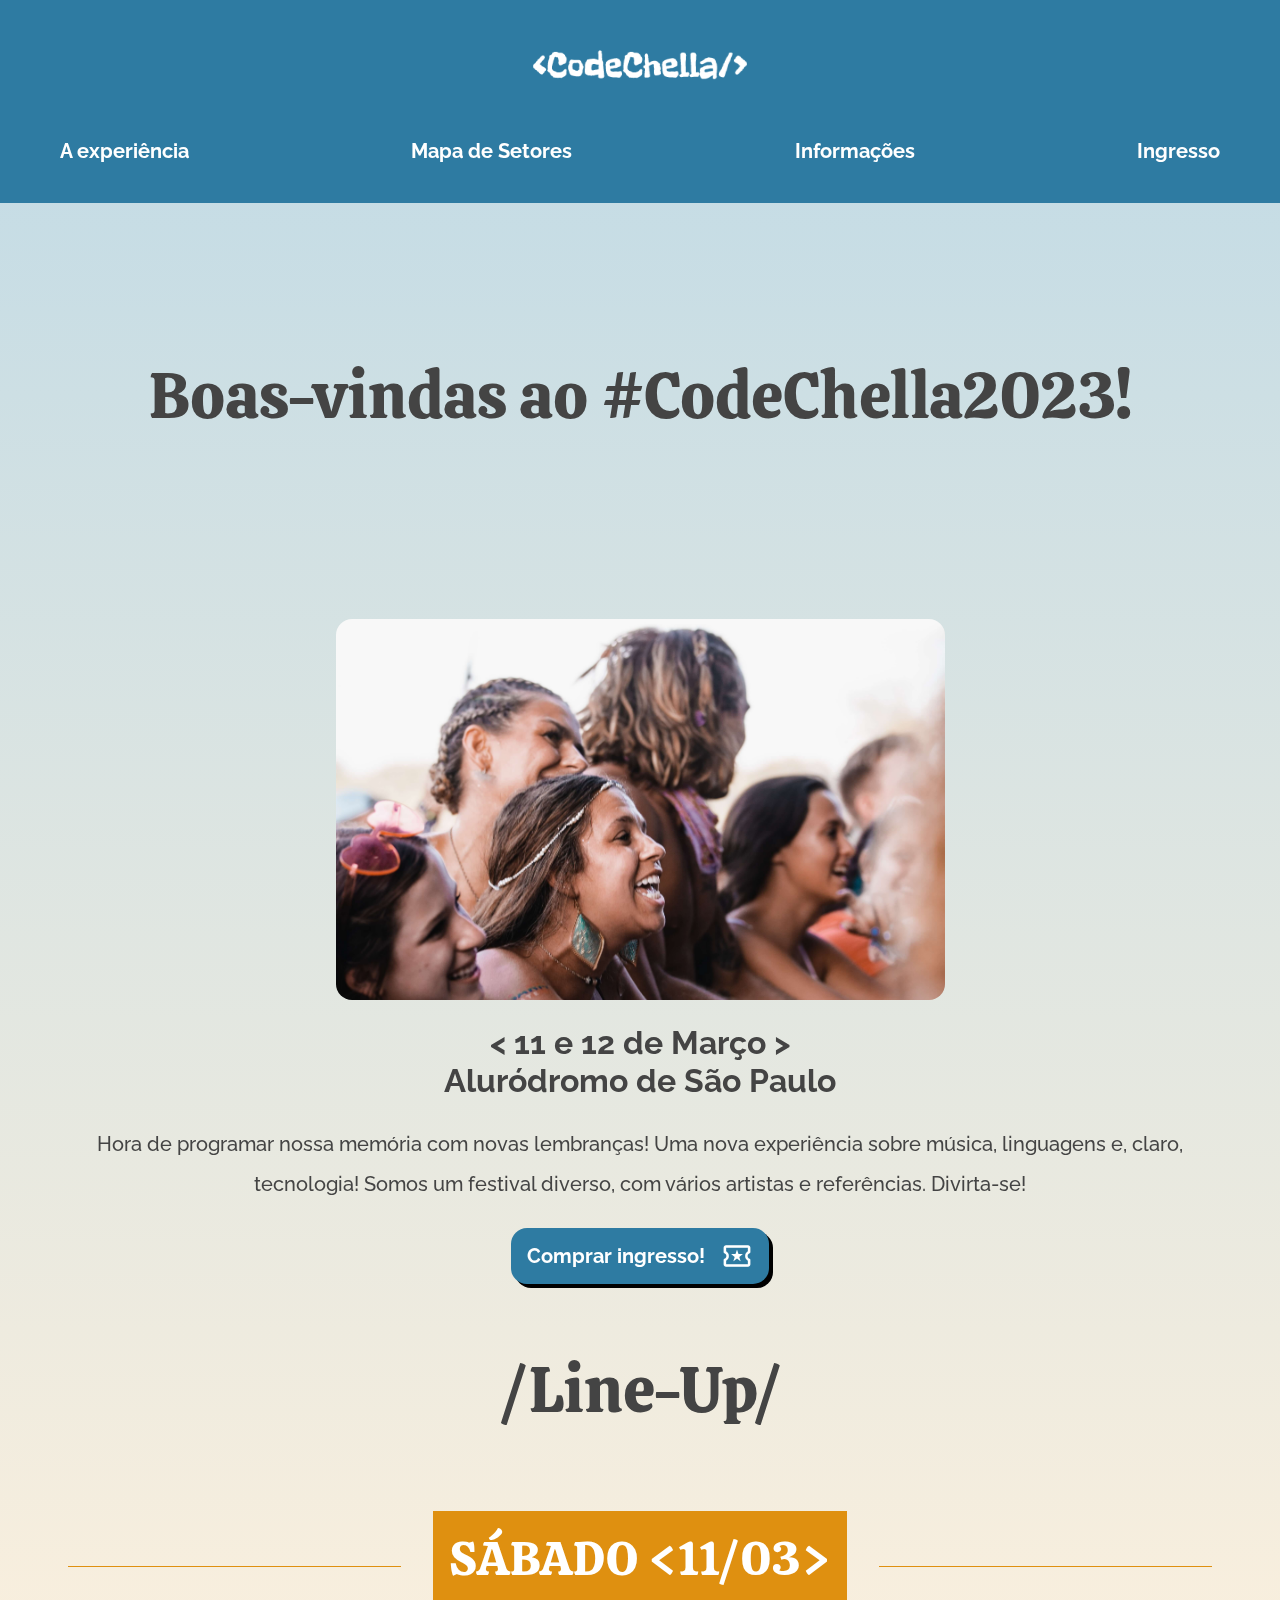
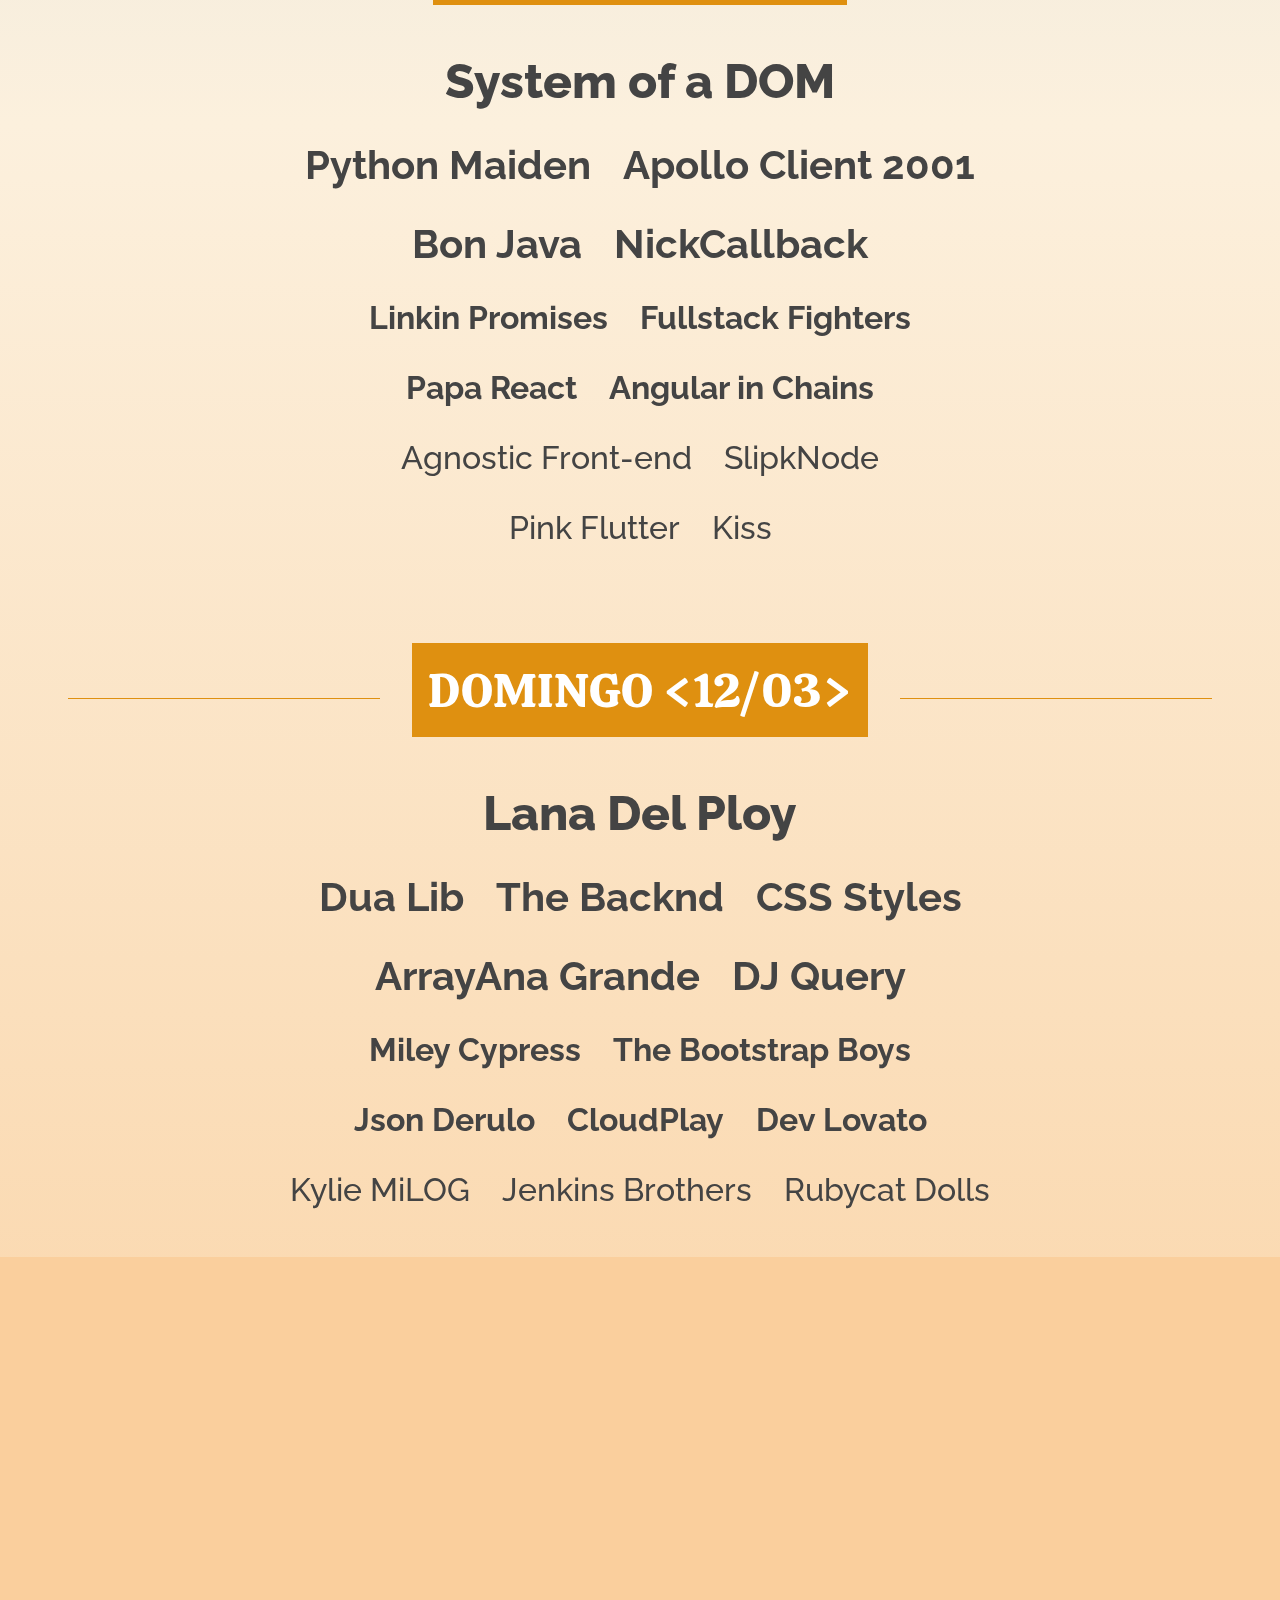
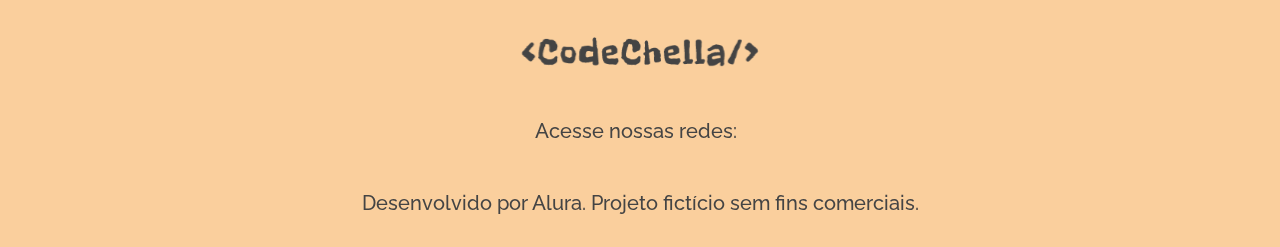
==== index.html @ 9206cf79 "updates" ====
<!DOCTYPE html>
<html lang="pt-br">
<head>
  <meta charset="UTF-8">
  <meta http-equiv="X-UA-Compatible" content="IE=edge">
  <meta name="viewport" content="width=device-width, initial-scale=1.0">
  <title>CodeChella</title>
  <link rel="preconnect" href="https://fonts.googleapis.com">
  <link rel="preconnect" href="https://fonts.gstatic.com" crossorigin>
  <link href="https://fonts.googleapis.com/css2?family=Calistoga&family=Raleway:wght@400;500;700;800&display=swap" rel="stylesheet">
  <link rel="stylesheet" href="https://cdnjs.cloudflare.com/ajax/libs/font-awesome/6.3.0/css/all.min.css" integrity="sha512-SzlrxWUlpfuzQ+pcUCosxcglQRNAq/DZjVsC0lE40xsADsfeQoEypE+enwcOiGjk/bSuGGKHEyjSoQ1zVisanQ==" crossorigin="anonymous" referrerpolicy="no-referrer" />
  <link href="https://fonts.googleapis.com/css2?family=Material+Symbols+Outlined" rel="stylesheet" />
  <link rel="stylesheet" href="https://fonts.googleapis.com/css2?family=Material+Symbols+Outlined:opsz,wght,FILL,GRAD@48,400,1,0" />
  <link rel="stylesheet" href="./assets/styles/reset.css">
  <link rel="stylesheet" href="./assets/styles/style.css">
  <link rel="stylesheet" href="./assets/styles/responsivo.css">
</head>
<body>
  <header class="cabecalho">
    <a href="index.html">
      <img src="./assets/img/logo-branco.svg" alt="CodeChella" class="cabecalho__logo">
    </a>
    <nav class="cabecalho__nav">
      <i class="fa-solid fa-bars nav__icone-menu"></i>
      <ul class="nav__lista hidden">
        <li class="nav__item">
          <a href="experiencia.html" class="p-bold nav__link">A experiência</a>
          <i class="nav__barra"></i>
        </li>
        <li class="nav__item">
          <a href="setores.html" class="p-bold nav__link">Mapa de Setores</a>
          <i class="nav__barra"></i>
        </li>
        <li class="nav__item">
          <a href="#" class="p-bold nav__link">Informações</a>
          <i class="nav__barra"></i>
        </li>
        <li class="nav__item">
          <a href="#" class="p-bold nav__link">Ingresso</a>
        </li>
      </ul>
    </nav>
  </header>

  <main class="conteudo">
    <div class="banner">
      <div class="banner__img" aria-label="Imagem de um brinquedo de um parque de diversão com pessoas se divertindo"></div>
      <h1 class="h7 banner__titulo">Boas-vindas ao &#35;CodeChella2023!</h1>
    </div>
    <section class="card">
      <div aria-label="Pessoas sorrindo e se divertindo em um festival" class="card__img"></div>
      <div class="card__conteudo">
        <p class="h6">
          &#60; 11 e 12 de Março &#62;
          <br>
          Aluródromo de São Paulo
        </p>
        <p class="p">Hora de programar nossa memória com novas lembranças! Uma nova experiência sobre música, linguagens e, claro, tecnologia! Somos um festival diverso, com vários artistas e referências. Divirta-se!</p>
        <a href="#" class="btn btn__verao p-bold">
          Comprar ingresso!
          <span class="material-symbols-outlined btn__icone">local_activity</span>
        </a>
      </div>
    </section>

    <section class="atracoes">
      <h2 class="h3 atracoes__titulo">&#47;Line-Up&#47;</h2>
      <div class="atracoes__cards">
        <div class="atracoes__card">
          <div class="atracoes__card__titulo">
            <i class="atracoes__card__barra hidden"></i>
            <span class="h7 destaque destaque__verao atracoes__destaque">Sábado &#60;11/03&#62;</span>
            <i class="atracoes__card__barra hidden"></i>
          </div>
          <div class="atracoes__card__bandas atracoes__card__destaque-enorme h2">
            <span>System of a DOM</span>
          </div>
          <div class="atracoes__card__destaque-alto h5">
            <div class="atracoes__card__bandas">
              <span>Python Maiden</span>
              <span>Apollo Client 2001</span>
            </div>
            <div class="atracoes__card__bandas">
              <span>Bon Java</span>
              <span>NickCallback</span>
            </div>
          </div>
          <div class="atracoes__card__destaque-medio h6">
            <div class="atracoes__card__bandas">
              <span>Linkin Promises</span>
              <span>Fullstack Fighters</span>
            </div>
            <div class="atracoes__card__bandas">
              <span>Papa React</span>
              <span>Angular in Chains</span>
            </div>
          </div>
          <div class="atracoes__card__destaque-baixo h4">
            <div class="atracoes__card__bandas h4">
              <span>Agnostic Front-end</span>
              <span>SlipkNode</span>
            </div>
            <div class="atracoes__card__bandas h4">
              <span>Pink Flutter</span>
              <span>Kiss</span>
            </div>
          </div>
        </div>
        <div class="atracoes__card">
          <div class="atracoes__card__titulo">
            <i class="atracoes__card__barra hidden"></i>
            <span class="h7 destaque destaque__verao atracoes__destaque">Domingo &#60;12/03&#62;</span>
            <i class="atracoes__card__barra hidden"></i>
          </div>
          <div class="atracoes__card__bandas atracoes__card__destaque-enorme h2">
            <span>Lana Del Ploy</span>
          </div>
          <div class="atracoes__card__destaque-alto h5">
            <div class="atracoes__card__bandas">
              <span>Dua Lib</span>
              <span>The Backnd</span>
              <span>CSS Styles</span>
            </div>
            <div class="atracoes__card__bandas">
              <span>ArrayAna Grande</span>
              <span>DJ Query</span>
            </div>
          </div>
          <div class="atracoes__card__destaque-medio h6">
            <div class="atracoes__card__bandas">
              <span>Miley Cypress</span>
              <span>The Bootstrap Boys</span>
            </div>
            <div class="atracoes__card__bandas">
              <span>Json Derulo</span>
              <span>CloudPlay</span>
              <span>Dev Lovato</span>
            </div>
          </div>
          <div class="atracoes__card__destaque-baixo h4">
            <div class="atracoes__card__bandas h4">
              <span>Kylie MiLOG</span>
              <span>Jenkins Brothers</span>
              <span>Rubycat Dolls</span>
            </div>
          </div>
        </div>
      </div>
    </section>
  </main>

  <footer class="rodape">
    <div class="rodape__img" aria-label="Pessoas dançando em um festival"></div>
    <div class="rodape__conteudo">
      <div class="rodape__redes">
        <img src="./assets/img/logo-preto.svg" alt="CodeChella" class="rodape__logo">
        <div class="redes-sociais">
          <p class="p">Acesse nossas redes:</p>
          <div class="redes-icones">
            <i class="fa-brands fa-whatsapp"></i>
            <i class="fa-brands fa-twitch"></i>
            <i class="fa-brands fa-instagram"></i>
            <i class="fa-brands fa-twitter"></i>
          </div>
        </div>
      </div>
      <p class="p copyright">Desenvolvido por Alura. Projeto fictício sem fins comerciais.</p>
    </div>
  </footer>

  <script src="./assets/js/main.js"></script>
</body>
</html>
---- assets/styles/style.css ----
:root {
  --gradiente-verao: linear-gradient(180deg, #BFDAE6 0%, #FCF0DD 50%, #FACF9D 100%);
  --gradiente-boreal: linear-gradient(180deg, #304968 0%, #36C1A0 52.6%, #4650BD 100%);
  --gradiente-roxo-profundo: linear-gradient(0deg, rgba(0, 0, 0, 0.2), rgba(0, 0, 0, 0.2)), #0E0E3C;

  --amarelo: #FACF9D;
  --azul-claro: #C8DEEF;
  --azul-escuro: #2E7BA2;
  --mostarda: #DF9010;
  --branco: #FFFFFF;
  --preto: #000000;
  --cinza: #444444;
  --cinza-boreal: #304968;
  --verde-boreal: #36C1A0;
  --roxo-boreal: #4650BD;
  --verde-escuro: #008364;

  --fonte-awesome: 'FontAwesome';
  --fonte-google-icons: 'Material Symbols Outlined';
  --fonte-principal: 'Raleway', sans-serif;
  --fonte-secundaria: 'Calistoga', sans-serif;
}

* {
  box-sizing: border-box;
}

*::after,
*::before {
  font-family: var(--fonte-awesome);
}


/* PRÉ CONFIGURAÇÕES */
body {
  font-weight: 400;
  color: var(--cinza);
  font-family: var(--fonte-principal);
  text-align: center;
  background: var(--gradiente-verao);
}

.hidden {
  display: none;
}

.h1,
.h3,
.h7 {
  font-family: var(--fonte-secundaria);
}

.h1 {
  font-size: 64px;
  line-height: 83px;
}

.h2 {
  font-size: 48px;
  line-height: 56px;
  font-weight: 800;
}

.h3 {
  font-size: 48px;
  line-height: 62px;
}

.h4 {
  font-size: 32px;
  line-height: 38px;
  font-weight: 500;
}

.h5 {
  font-size: 40px;
  line-height: 47px;
  font-weight: 700;
}

.h6 {
  font-size: 32px;
  line-height: 38px;
  font-weight: 700;
}

.h7 {
  font-size: 32px;
  line-height: 42px;
}

.p {
  font-size: 20px;
  line-height: 40px;
  font-weight: 500;
}

.p-bold,
.btn {
  font-size: 20px;
  line-height: 40px;
  font-weight: 700;
}

.btn {
  padding: 0.5rem 1rem;
  border-radius: 1rem;
  box-shadow: 4px 4px 0px var(--preto);
  color: var(--branco);
  display: inline-flex;
  justify-content: center;
  align-items: center;
  gap: 1rem;
}

.btn__verao {
  background-color: var(--azul-escuro);
}

.btn__verao:hover {
  background-color: #519EC5;
}

.btn__boreal {
  background-color: var(--roxo-boreal);
}

.btn__boreal {
  background-color: #606ADA;
}

.btn__icone {
  font-size: 2rem;
  line-height: 2.5rem;
}

.destaque {
  padding: 1rem;
  display: inline-block;
  text-transform: uppercase;
  color: var(--branco);
}

.destaque__verao {
  background-color: var(--mostarda);
}

.destaque__boreal {
  background-color: var(--verde-escuro);
}


/* CABEÇALHO */
.cabecalho {
  background-color: var(--azul-escuro);
  padding: 2rem 1.5rem;
  display: flex;
  justify-content: space-between;
  align-items: center;
}

.cabecalho__nav {
  color: var(--branco);
  position: relative;
  width: 100%;
  text-align: right;
}

.nav__icone-menu::before {
  font-size: 2rem;
  font-weight: 400;
}

.nav__lista {
  background-color: var(--azul-escuro);
  padding: 1rem;
  z-index: 1;
}

.nav__lista--ativo {
  display: flex;
  flex-direction: column;
  gap: 8px;
  position: absolute;
  top: calc(100% + 3rem);
  right: -1.5rem;
}

.nav__item {
  width: 170px;
  display: flex;
  align-items: center;
  gap: 8px;
  flex-direction: column;
}

.nav__barra {
  border-bottom: 1px solid var(--branco);
  width: 146px;
}



/* BANNER */
.banner {
  height: 270px;
  display: flex;
  justify-content: center;
  align-items: center;
  position: relative;
}

.banner__img {
  width: 100%;
  height: 100%;
  background-image: url("../img/index-banner-verao.jpg");
  background-repeat: no-repeat;
  background-size: cover;
  background-position: center;
  position: absolute;
  z-index: -1;
  opacity: 0.4;
}

.banner__titulo {
  width: 90%;
}



/* DATAS */
.card {
  padding: 2rem 1.5rem;
  display: flex;
  flex-direction: column;
  gap: 1.5rem;
}

.card__img {
  height: 381px;
  border-radius: 1rem;
  background-image: url(../img/index-img01.jpg);
  background-repeat: no-repeat;
  background-size: cover;
  background-position: center;
}

.card__conteudo {
  display: flex;
  flex-direction: column;
  align-items: center;
  gap: 1.5rem;
}



/* ATRAÇÕES */
.atracoes,
.atracoes__card,
.atracoes__card__destaque-alto,
.atracoes__card__destaque-medio,
.atracoes__card__destaque-baixo,
.atracoes__card__bandas {
  display: flex;
  flex-direction: column;
  gap: 2rem;
}

.atracoes {
  padding: 0 1.5rem;
  gap: 0;
}

.atracoes__titulo {
  padding: 2rem 0;
}

.atracoes__card {
  align-items: center;
  padding: 3rem 0;
}

.atracoes__destaque {
  margin-bottom: 1rem;
}

.atracoes__card__bandas {
  gap: 1rem;
}



/* RODAPÉ */
.rodape {
  background-color: var(--amarelo);
}

.rodape__img {
  background-image: url(../img/index-img02.jpg);
  background-size: cover;
  background-repeat: no-repeat;
  background-position: center;
  height: 338px;
  mix-blend-mode: multiply;
}

.rodape__conteudo {
  padding: 1.5rem;
}

.rodape__redes {
  display: flex;
  flex-direction: column;
  margin-bottom: 2rem;
  gap: 0.5rem;
}

.rodape__logo {
  height: 4rem;
}

.redes-sociais {
  display: flex;
  justify-content: center;
  align-items: center;
  flex-direction: column;
  gap: 0.5rem;
}





/* A EXPERIÊNCIA */
.banner__experiencia__img {
  background-image: url(../img/experiencia-banner.jpg);
  background-position: top;
}

.experiencia__img-01 {
  background-image: url(../img/experiencia-img01.jpg);
}

.experiencia__img-02 {
  background-image: url(../img/experiencia-img02.jpg);
}

.experiencia__img-03 {
  background-image: url(../img/experiencia-img03.jpg);
}



/* SETORES */
.banner__setores__img {
  background-image: url(../img/setores-banner.jpg);
  background-position: bottom;
}

.mapa-setores {
  display: flex;
  flex-direction: column;
  justify-content: center;
  align-items: center;
}

.mapa-setores__img {
  width: 340px;
  margin: 1.5rem 0;
}

.mapa-setores__lista {
  display: flex;
  flex-direction: column;
  gap: 1.5rem;
  text-align: left;
  width: 246px;
  margin: 0 auto;
}

.mapa-setores__item {
  display: flex;
  gap: 1rem;
  align-items: center;
}

.bg-legenda {
  width: 2rem;
  height: 2rem;
}

.mapa-setores__item:nth-child(2) .bg-legenda {
  background-color: #0E7DF1;
}

.mapa-setores__item:nth-child(3) .bg-legenda {
  background-color: #FE016E;
}

.mapa-setores__item:nth-child(4) .bg-legenda {
  background-color: #01A89E;
}

.mapa-setores__item:nth-child(5) .bg-legenda {
  background-color: #3F51B5;
}

.mapa-setores__item:nth-child(6) .bg-legenda {
  background-color: #0E7DF1;
}

.cards .h6 {
  padding: 2rem 1.5rem 0;
}

.setores__img-01 {
  background-image: url(../img/setores-img01.jpg);
}

.setores__img-02 {
  background-image: url(../img/setores-img02.jpg);
}

.setores__img-03 {
  background-image: url(../img/setores-img03.jpg);
}
---- assets/styles/responsivo.css ----
/* TABLET */
@media (min-width: 768px) {
  /* CABEÇALHO */
  .cabecalho {
    padding: 2rem 3.75rem;
    flex-direction: column;
    justify-content: flex-start;
    gap: 2rem;
  }

  .nav__icone-menu,
  .nav__barra {
    display: none;
  }

  .nav__lista {
    display: flex;
    justify-content: space-between;
    padding: 0;
  }

  .nav__item {
    width: auto;
  }



  /* BANNER */
  .banner {
    height: 384px;
  }

  .banner__titulo {
    font-size: 64px;
    line-height: 83px;
  }



  /* DATAS */
  .card {
    padding: 2rem 3.75rem;
    align-items: center;
  }

  .card__img {
    width: 609px;
  }



  /* ATRAÇÕES */
  .atracoes__titulo {
    font-size: 64px;
    line-height: 83px;
  }

  .atracoes__card__titulo {
    padding: 0 2.75rem;
    display: grid;
    align-items: center;
    grid-template-columns: 1fr auto 1fr;
    gap: 2rem;
    width: 100%;
  }

  .atracoes__card__barra {
    border-bottom: 1px solid var(--mostarda);
    display: inline-block;
    width: 100%;
  }

  .atracoes__destaque {
    font-size: 48px;
    line-height: 62px;
  }

  .atracoes__card__bandas {
    flex-direction: row;
    justify-content: center;
    gap: 2rem;
  }



  /* RODAPÉ */
  .rodape__redes{
    gap: 1.75rem;
  }

  .redes-sociais {
    flex-direction: row;
  }



  /* SETORES */
  .mapa-setores__img {
    width: 600px;
    height: 600px;
  }

  .setores .card__img {
    height: 239px;
    width: 382px;
  }
}




/* DESKTOP */
@media (min-width: 1440px) {
  /* CABEÇALHO */
  .cabecalho {
    padding: 2rem 7.5rem;
    flex-direction: row;
  }

  .nav__lista {
    gap: 2rem;
    justify-content: flex-end;
  }



  /* BANNER */
  .banner {
    height: 407px;
  }



  /* DATAS */
  .card {
    padding: 2rem 7.5rem;
    display: grid;
    grid-template-columns: auto 1fr;
    align-items: center;
    gap: 3rem;
  }

  .experiencia .card:nth-child(2n) .card__img {
    grid-column: 2/3;
  }

  .experiencia .card:nth-child(2n) .card__conteudo {
    grid-row: 1/2;
  }



  /* ATRAÇÕES */
  .atracoes__card__destaque-alto,
  .atracoes__card__destaque-medio,
  .atracoes__card__destaque-baixo {
    flex-direction: row;
  }



  /* RODAPÉ */
  .rodape__conteudo {
    display: flex;
    justify-content: space-between;
    align-items: center;
    padding: 3.75rem 7.5rem;
  }

  .rodape__redes {
    gap: 0.5rem;
    align-items: flex-start;
    margin: 0;
  }

  .copyright {
    width: 330px;
    text-align: left;
  }



  /* SETORES */
  .mapa-setores {
    flex-direction: row;
    gap: 5rem;
    padding-top: 3rem;
    margin: 0;
  }

  .setores .cards {
    display: grid;
    grid-template-columns: repeat(3, 1fr);
    row-gap: 2rem;
    column-gap: 1.5rem;
    padding: 2rem 7.5rem;
  }

  .setores .cards .h6 {
    grid-column: 1/4;
  }

  .setores .card {
    display: flex;
    gap: 0;
    padding: 0;
  }

  .setores .card:nth-child(3) {
    padding-top: 7rem;
  }
}
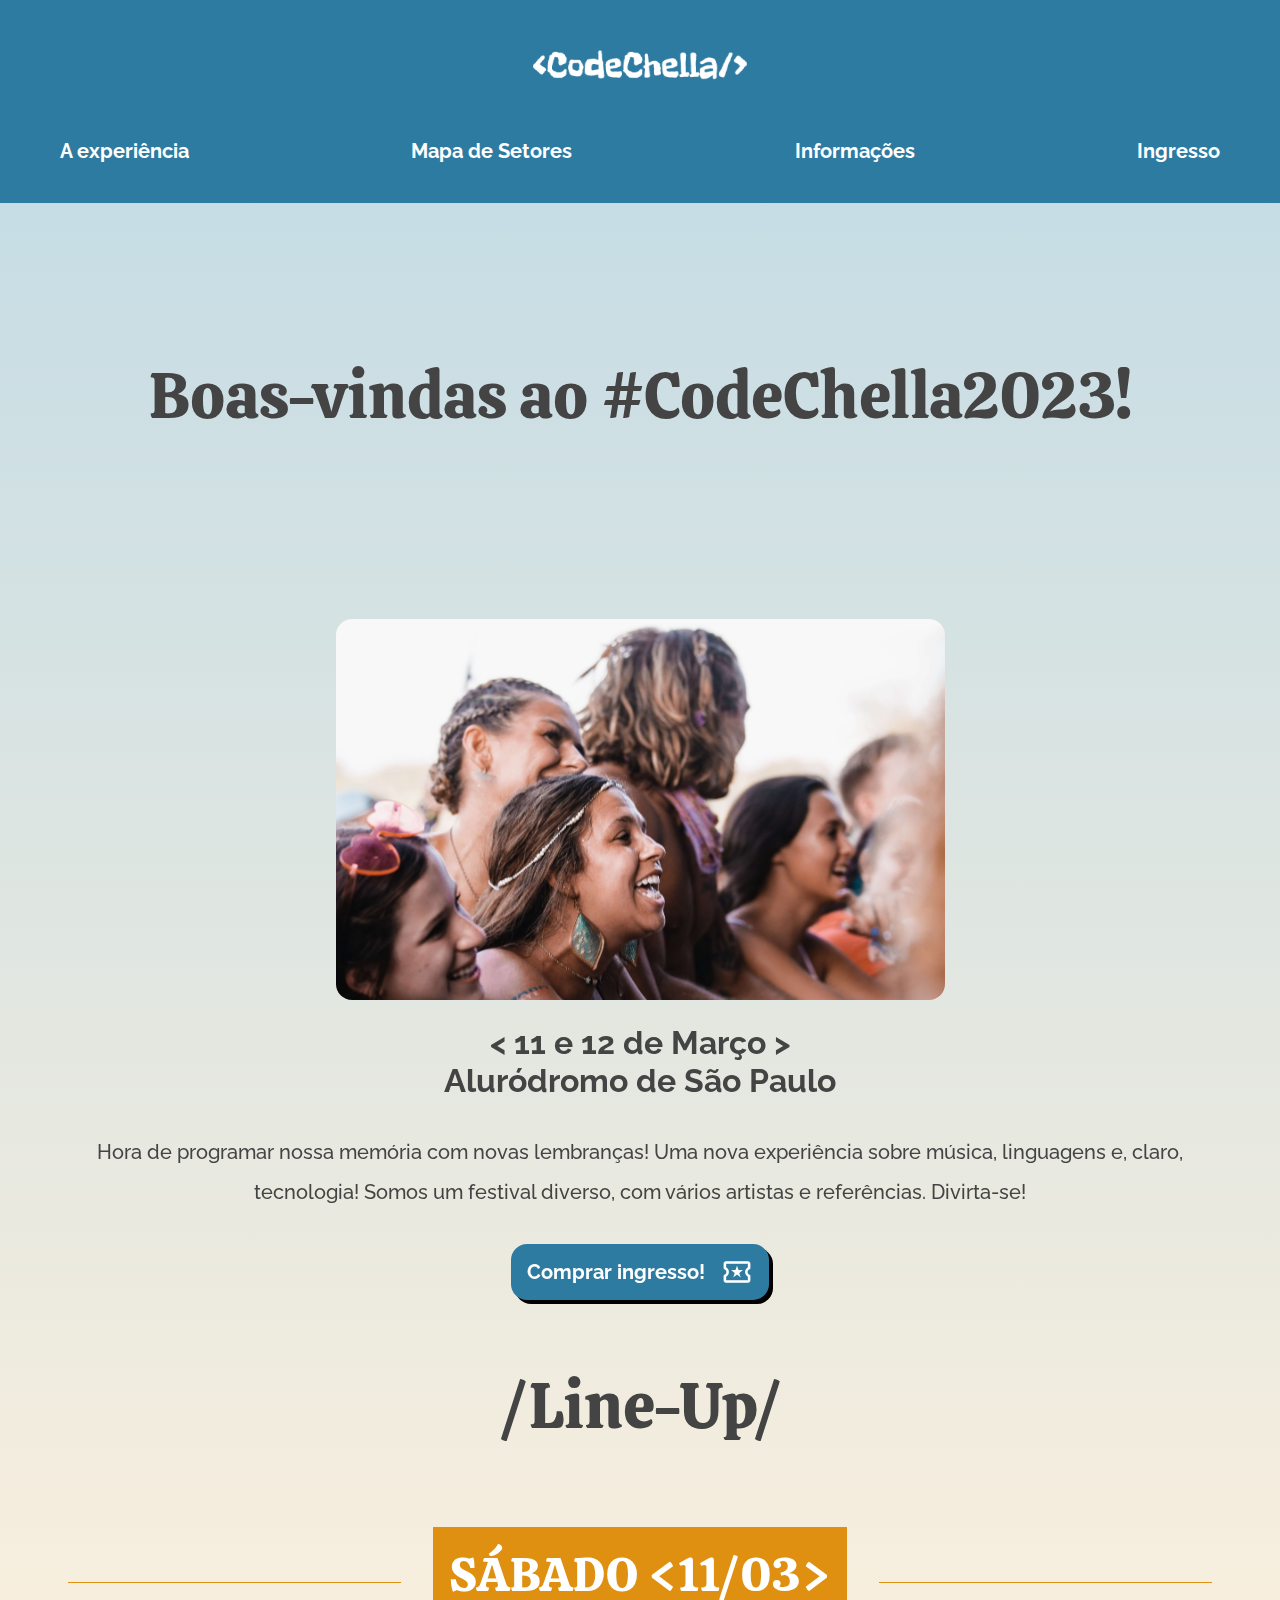
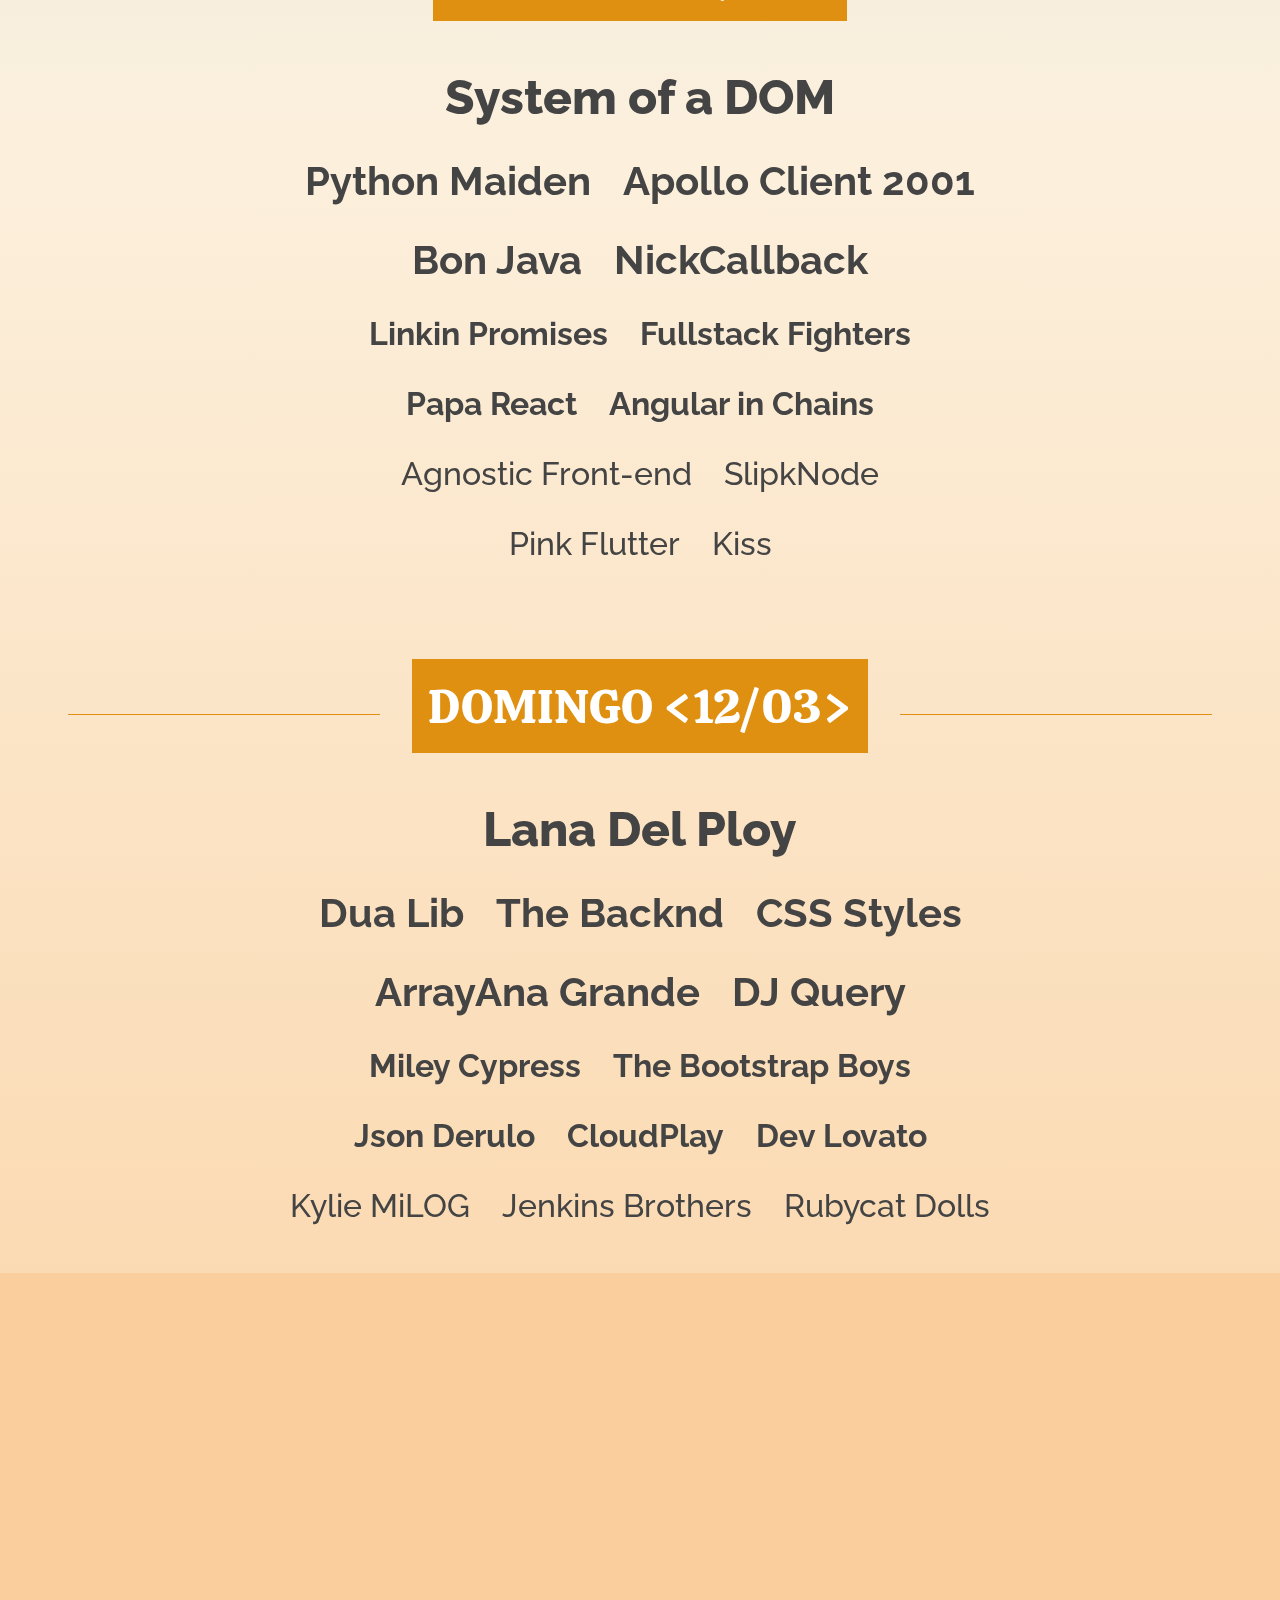
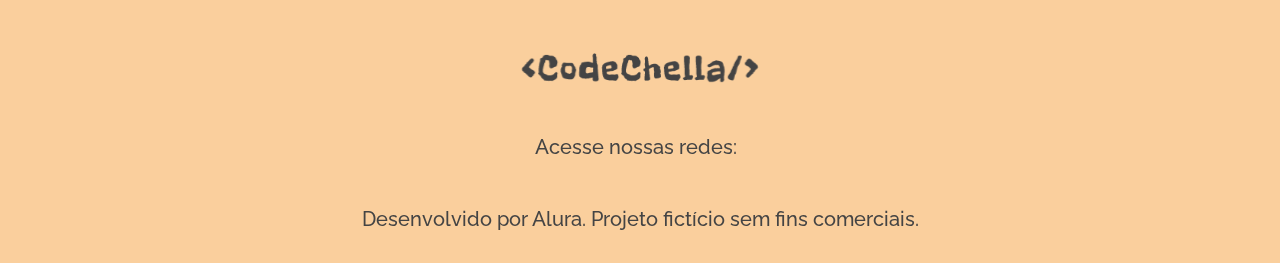
==== commit 02a076a0: "ingresso comprado" ====
--- a/index.html
+++ b/index.html
@@ -32,11 +32,11 @@
           <i class="nav__barra"></i>
         </li>
         <li class="nav__item">
-          <a href="#" class="p-bold nav__link">Informações</a>
+          <a href="informacoes.html" class="p-bold nav__link">Informações</a>
           <i class="nav__barra"></i>
         </li>
         <li class="nav__item">
-          <a href="#" class="p-bold nav__link">Ingresso</a>
+          <a href="ingresso.html" class="p-bold nav__link">Ingresso</a>
         </li>
       </ul>
     </nav>
@@ -56,7 +56,7 @@
           Aluródromo de São Paulo
         </p>
         <p class="p">Hora de programar nossa memória com novas lembranças! Uma nova experiência sobre música, linguagens e, claro, tecnologia! Somos um festival diverso, com vários artistas e referências. Divirta-se!</p>
-        <a href="#" class="btn btn__verao p-bold">
+        <a href="ingresso.html" class="btn btn__verao p-bold">
           Comprar ingresso!
           <span class="material-symbols-outlined btn__icone">local_activity</span>
         </a>
--- a/assets/styles/style.css
+++ b/assets/styles/style.css
@@ -38,6 +38,7 @@
   font-family: var(--fonte-principal);
   text-align: center;
   background: var(--gradiente-verao);
+  position: relative;
 }
 
 .hidden {
@@ -157,6 +158,11 @@
   display: flex;
   justify-content: space-between;
   align-items: center;
+  position: fixed;
+  top: 0;
+  left: 0;
+  width: 100%;
+  z-index: 3;
 }
 
 .cabecalho__nav {
@@ -202,6 +208,10 @@
 
 
 /* BANNER */
+.conteudo {
+  padding-top: 131px;
+}
+
 .banner {
   height: 270px;
   display: flex;
@@ -220,6 +230,7 @@
   position: absolute;
   z-index: -1;
   opacity: 0.4;
+  mix-blend-mode: multiply;
 }
 
 .banner__titulo {
@@ -423,4 +434,133 @@
 
 .setores__img-03 {
   background-image: url(../img/setores-img03.jpg);
+}
+
+
+
+
+/* INFORMAÇÕES */
+.banner__info__img {
+  background-image: url(../img/informacoes-banner.jpg);
+}
+
+.perguntas-frequentes {
+  padding: 3rem 1.5rem;
+}
+
+.perguntas__cards {
+  margin-top: 3rem;
+  display: grid;
+  gap: 0.5rem;
+  text-align: left;
+}
+
+.pergunta__card__titulo {
+  color: var(--branco);
+  padding: 1rem;
+  background-color: var(--azul-escuro);
+  display: flex;
+  align-items: center;
+  justify-content: space-between;
+}
+
+.pergunta__card__resposta {
+  padding: 1rem;
+  background-color: var(--azul-claro);
+  margin-bottom: 1rem;
+}
+
+.resposta__link {
+  text-decoration: underline;
+}
+
+
+
+
+/* INGRESSO */
+.banner__ingresso__img {
+  background-image: url(../img/ingresso-banner.jpg);
+}
+
+.ingresso__conteudo {
+  padding: 2rem 1.5rem;
+  display: grid;
+  gap: 3rem;
+}
+
+.ingresso__form {
+  display: grid;
+  gap: 2rem;
+}
+
+.ingresso__form label {
+  display: flex;
+  flex-direction: column;
+  gap: 0.5rem;
+  text-align: left;
+}
+
+.ingresso__form input,
+.ingresso__form select {
+  height: 3.5rem;
+  padding: 0.625rem;
+  width: 100%;
+}
+
+.btn__ingresso {
+  align-self: center;
+  justify-self: center;
+}
+
+.btn__ingresso::after {
+  content: '\f061';
+}
+
+
+
+/* INGRESSO COMPRADO */
+.banner__ingresso-comprado__img {
+  background-image: url(../img/ingresso-comprado-banner.jpg);
+}
+
+.ingresso-comprado__conteudo {
+  padding: 4rem 1.5rem;
+  display: grid;
+  gap: 2rem;
+  max-width: 792px;
+  margin: 0 auto;
+}
+
+.ingresso-comprado__card {
+  background: var(--gradiente-verao);
+  display: grid;
+  gap: 2rem;
+  padding: 2rem;
+  box-shadow: 4px 4px 8px rgba(0, 0, 0, 0.15);
+}
+
+.card__cabecalho {
+  display: flex;
+  justify-content: space-between;
+  height: 32px;
+}
+
+.card__conteudo {
+  display: flex;
+  flex-direction: column;
+  gap: 2rem;
+  width: 100%;
+}
+
+.qr-code {
+  max-width: 320px;
+  margin: 0 auto;
+}
+
+.conteudo__dados-compra {
+  display: grid;
+}
+
+.conteudo__dados-compra .h6 {
+  margin-bottom: 1rem;
 }--- a/assets/styles/responsivo.css
+++ b/assets/styles/responsivo.css
@@ -25,6 +25,12 @@
 
 
 
+  .conteudo {
+    padding-top: 203px;
+  }
+
+
+
   /* BANNER */
   .banner {
     height: 384px;
@@ -104,6 +110,29 @@
     height: 239px;
     width: 382px;
   }
+
+
+
+  /* INFORMAÇÕES */
+  .perguntas-frequentes {
+    padding: 3rem 3.75rem;
+  }
+
+
+
+  /* INGRESSOS */
+  .ingresso__conteudo {
+    padding: 2rem 3.75rem;
+    max-width: 800px;
+    margin: 0 auto;
+  }
+
+
+
+  /* INGRESSOS COMPRADOS */
+  .ingresso-comprado__conteudo {
+    padding: 4rem 3.75rem;
+  }
 }
 
 
@@ -122,6 +151,11 @@
     justify-content: flex-end;
   }
 
+
+  
+  .conteudo {
+    padding-top: 131px;
+  }
 
 
   /* BANNER */
@@ -209,4 +243,79 @@
   .setores .card:nth-child(3) {
     padding-top: 7rem;
   }
+
+
+
+  /* INFORMAÇÕES */
+  .perguntas-frequentes {
+    width: 996px;
+    margin: 0 auto;
+    padding: 3rem 0;
+  }
+
+
+
+  /* INGRESSO */
+  .ingresso__conteudo {
+    width: 800px;
+    margin: 0 auto;
+    padding: 2rem 0;
+  }
+
+  .ingresso__form {
+    display: grid;
+    grid-template-areas: 
+    'nome nome'
+    'email email'
+    'ingresso nascimento'
+    'btn btn'
+    ;
+    grid-template-columns: 1fr 1fr;
+  }
+
+  .nome {
+    grid-area: nome;
+  }
+
+  .email {
+    grid-area: email;
+  }
+
+  .ingresso {
+    grid-area: ingresso;
+  }
+
+  .nascimento {
+    grid-area: nascimento;
+  }
+
+  .nascimento input[type="date"] {
+    width: 100%;
+  }
+
+  .btn__ingresso {
+    grid-area: btn;
+  }
+
+
+  /* INGRESSO COMPRADO */
+  .ingresso-comprado__conteudo {
+    width: 792px;
+    padding: 4rem 0;
+  }
+
+  .ingresso-comprado .card__conteudo {
+    display: flex;
+    flex-direction: row;
+    justify-content: flex-start;
+    text-align: left;
+  }
+
+  .qr-code {
+    margin: 0;
+  }
+
+  .ingresso-comprado .card__conteudo .h6 {
+    margin-bottom: 1.5rem;
+  }
 }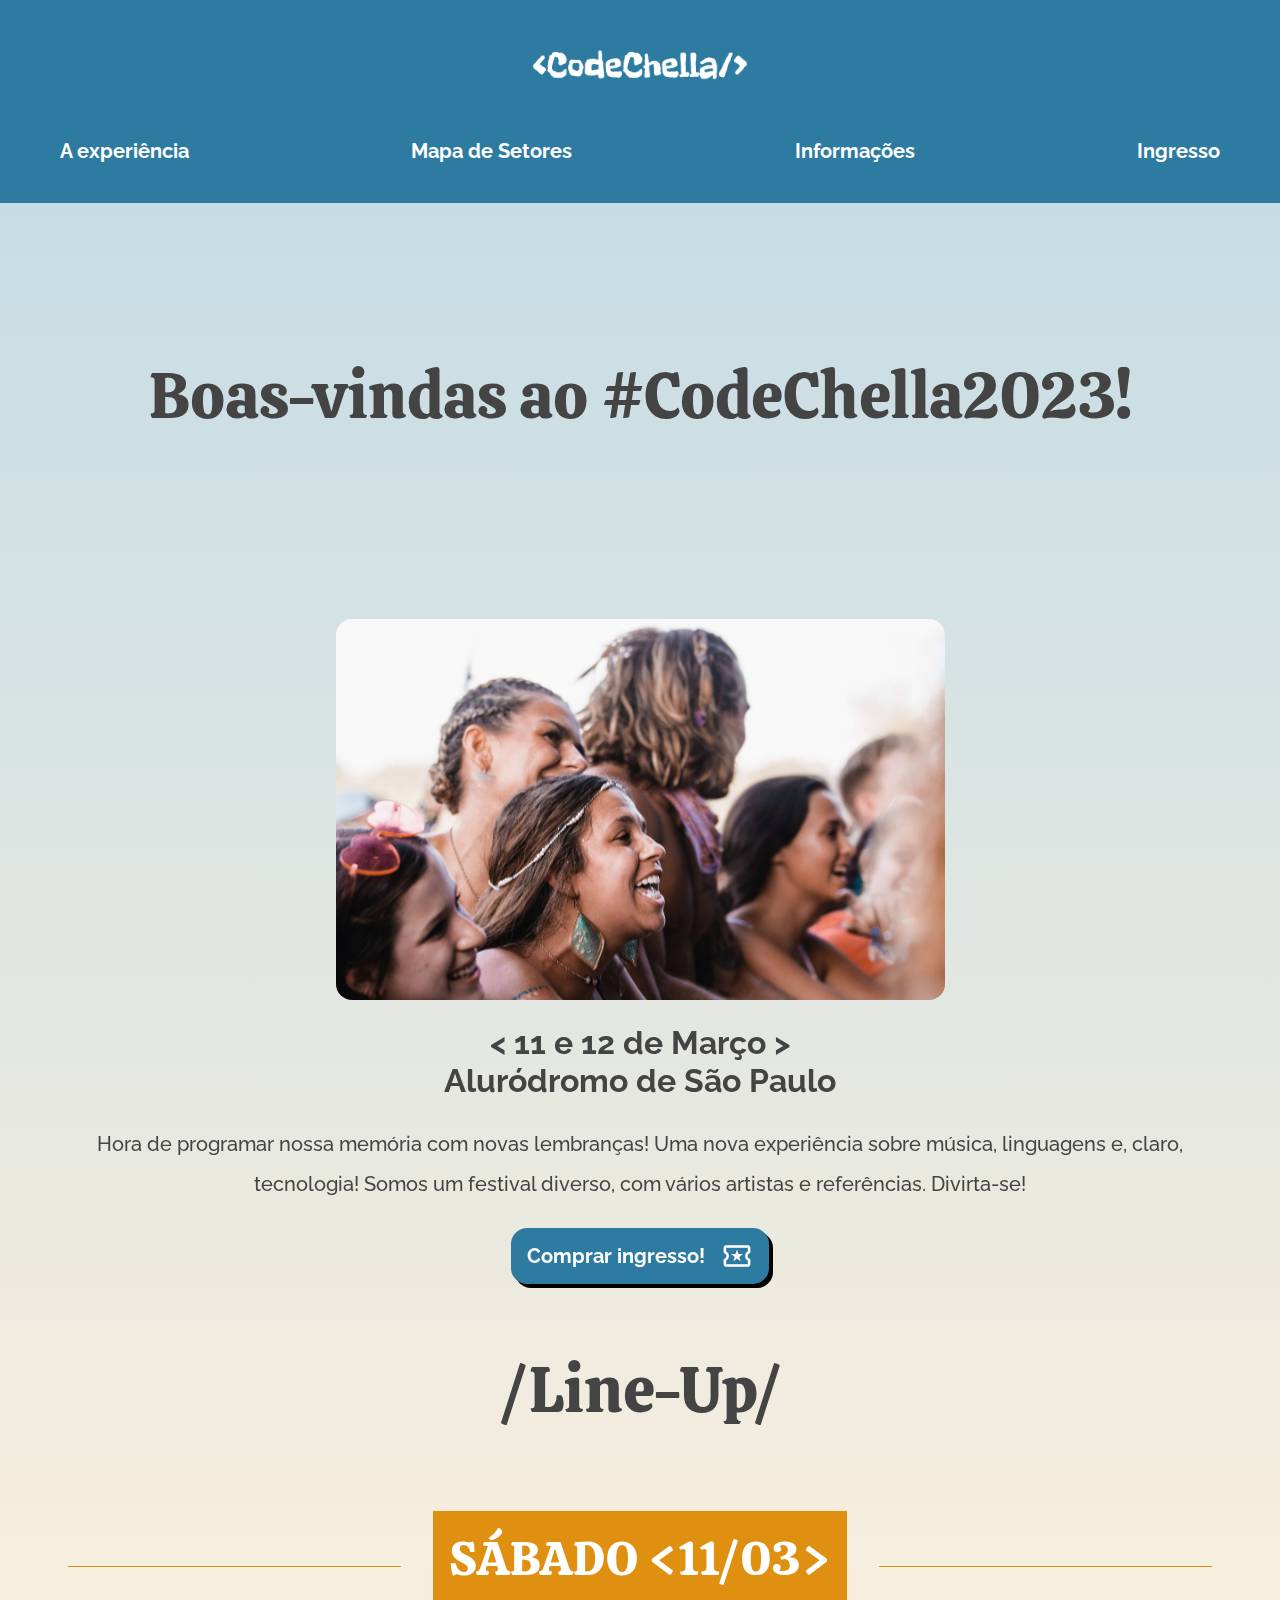
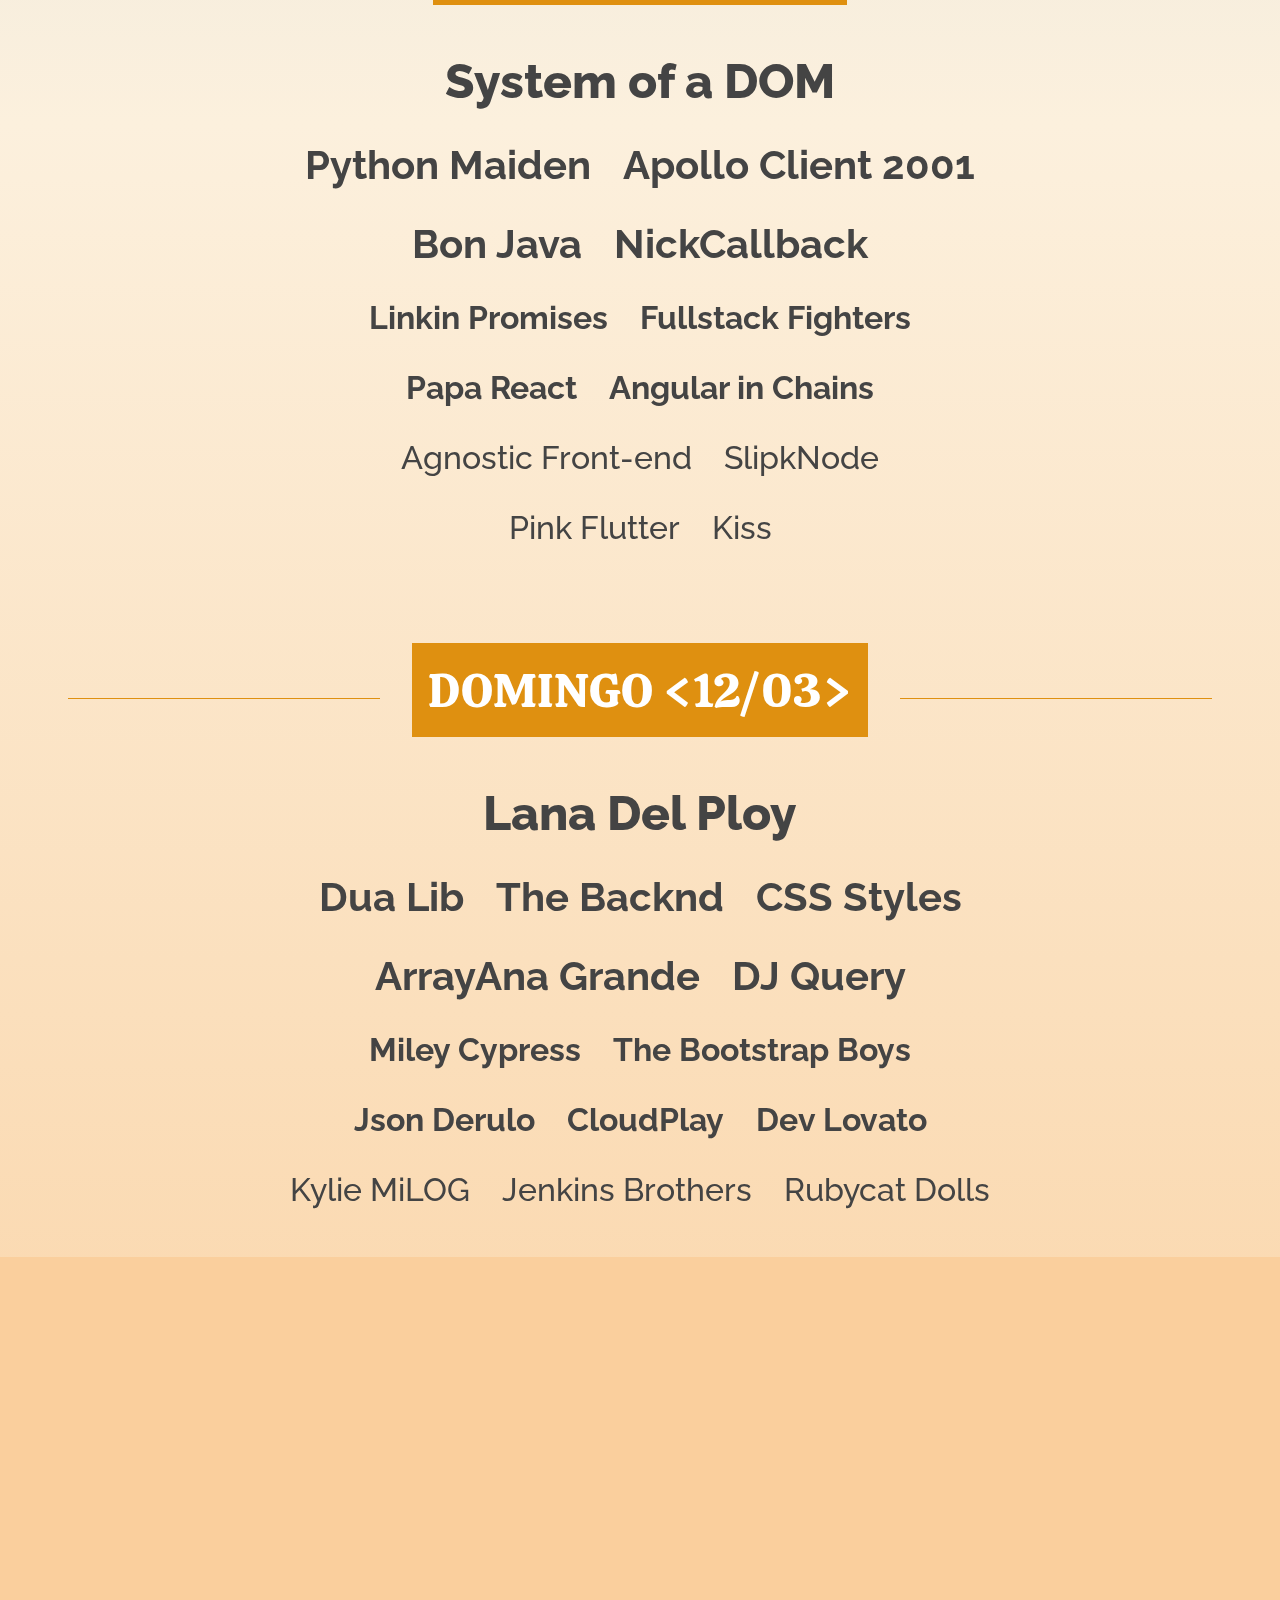
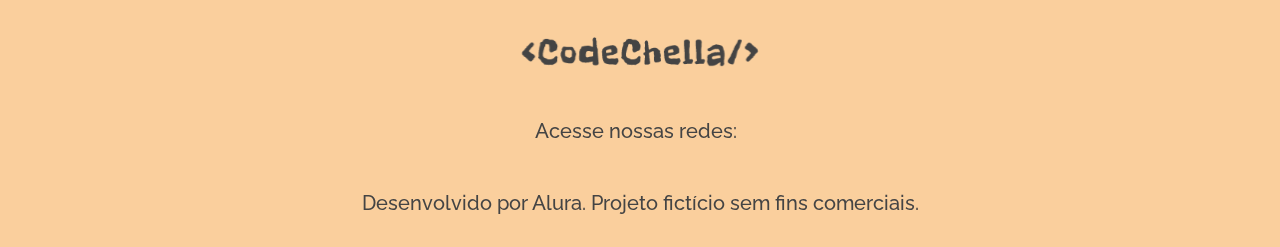
==== commit 18c0c3cf: "update" ====
--- a/index.html
+++ b/index.html
@@ -1,20 +1,30 @@
 <!DOCTYPE html>
+
 <html lang="pt-br">
+
 <head>
   <meta charset="UTF-8">
   <meta http-equiv="X-UA-Compatible" content="IE=edge">
   <meta name="viewport" content="width=device-width, initial-scale=1.0">
   <title>CodeChella</title>
+
   <link rel="preconnect" href="https://fonts.googleapis.com">
   <link rel="preconnect" href="https://fonts.gstatic.com" crossorigin>
   <link href="https://fonts.googleapis.com/css2?family=Calistoga&family=Raleway:wght@400;500;700;800&display=swap" rel="stylesheet">
   <link rel="stylesheet" href="https://cdnjs.cloudflare.com/ajax/libs/font-awesome/6.3.0/css/all.min.css" integrity="sha512-SzlrxWUlpfuzQ+pcUCosxcglQRNAq/DZjVsC0lE40xsADsfeQoEypE+enwcOiGjk/bSuGGKHEyjSoQ1zVisanQ==" crossorigin="anonymous" referrerpolicy="no-referrer" />
   <link href="https://fonts.googleapis.com/css2?family=Material+Symbols+Outlined" rel="stylesheet" />
+
   <link rel="stylesheet" href="https://fonts.googleapis.com/css2?family=Material+Symbols+Outlined:opsz,wght,FILL,GRAD@48,400,1,0" />
+
   <link rel="stylesheet" href="./assets/styles/reset.css">
   <link rel="stylesheet" href="./assets/styles/style.css">
-  <link rel="stylesheet" href="./assets/styles/responsivo.css">
+  <link rel="stylesheet" href="./assets/styles/cabecalho.css">
+  <link rel="stylesheet" href="./assets/styles/banner.css">
+  <link rel="stylesheet" href="./assets/styles/cards.css">
+  <link rel="stylesheet" href="./assets/styles/atracoes.css">
+  <link rel="stylesheet" href="./assets/styles/rodape.css">
 </head>
+
 <body>
   <header class="cabecalho">
     <a href="index.html">
@@ -170,4 +180,5 @@
 
   <script src="./assets/js/main.js"></script>
 </body>
+
 </html>--- a/assets/styles/style.css
+++ b/assets/styles/style.css
@@ -150,417 +150,20 @@
   background-color: var(--verde-escuro);
 }
 
-
-/* CABEÇALHO */
-.cabecalho {
-  background-color: var(--azul-escuro);
-  padding: 2rem 1.5rem;
-  display: flex;
-  justify-content: space-between;
-  align-items: center;
-  position: fixed;
-  top: 0;
-  left: 0;
-  width: 100%;
-  z-index: 3;
-}
-
-.cabecalho__nav {
-  color: var(--branco);
-  position: relative;
-  width: 100%;
-  text-align: right;
-}
-
-.nav__icone-menu::before {
-  font-size: 2rem;
-  font-weight: 400;
-}
-
-.nav__lista {
-  background-color: var(--azul-escuro);
-  padding: 1rem;
-  z-index: 1;
-}
-
-.nav__lista--ativo {
-  display: flex;
-  flex-direction: column;
-  gap: 8px;
-  position: absolute;
-  top: calc(100% + 3rem);
-  right: -1.5rem;
-}
-
-.nav__item {
-  width: 170px;
-  display: flex;
-  align-items: center;
-  gap: 8px;
-  flex-direction: column;
-}
-
-.nav__barra {
-  border-bottom: 1px solid var(--branco);
-  width: 146px;
-}
-
-
-
-/* BANNER */
 .conteudo {
   padding-top: 131px;
 }
 
-.banner {
-  height: 270px;
-  display: flex;
-  justify-content: center;
-  align-items: center;
-  position: relative;
+/* TABLET */
+@media (min-width: 768px) {
+  .conteudo {
+    padding-top: 203px;
+  }
 }
 
-.banner__img {
-  width: 100%;
-  height: 100%;
-  background-image: url("../img/index-banner-verao.jpg");
-  background-repeat: no-repeat;
-  background-size: cover;
-  background-position: center;
-  position: absolute;
-  z-index: -1;
-  opacity: 0.4;
-  mix-blend-mode: multiply;
-}
-
-.banner__titulo {
-  width: 90%;
-}
-
-
-
-/* DATAS */
-.card {
-  padding: 2rem 1.5rem;
-  display: flex;
-  flex-direction: column;
-  gap: 1.5rem;
-}
-
-.card__img {
-  height: 381px;
-  border-radius: 1rem;
-  background-image: url(../img/index-img01.jpg);
-  background-repeat: no-repeat;
-  background-size: cover;
-  background-position: center;
-}
-
-.card__conteudo {
-  display: flex;
-  flex-direction: column;
-  align-items: center;
-  gap: 1.5rem;
-}
-
-
-
-/* ATRAÇÕES */
-.atracoes,
-.atracoes__card,
-.atracoes__card__destaque-alto,
-.atracoes__card__destaque-medio,
-.atracoes__card__destaque-baixo,
-.atracoes__card__bandas {
-  display: flex;
-  flex-direction: column;
-  gap: 2rem;
-}
-
-.atracoes {
-  padding: 0 1.5rem;
-  gap: 0;
-}
-
-.atracoes__titulo {
-  padding: 2rem 0;
-}
-
-.atracoes__card {
-  align-items: center;
-  padding: 3rem 0;
-}
-
-.atracoes__destaque {
-  margin-bottom: 1rem;
-}
-
-.atracoes__card__bandas {
-  gap: 1rem;
-}
-
-
-
-/* RODAPÉ */
-.rodape {
-  background-color: var(--amarelo);
-}
-
-.rodape__img {
-  background-image: url(../img/index-img02.jpg);
-  background-size: cover;
-  background-repeat: no-repeat;
-  background-position: center;
-  height: 338px;
-  mix-blend-mode: multiply;
-}
-
-.rodape__conteudo {
-  padding: 1.5rem;
-}
-
-.rodape__redes {
-  display: flex;
-  flex-direction: column;
-  margin-bottom: 2rem;
-  gap: 0.5rem;
-}
-
-.rodape__logo {
-  height: 4rem;
-}
-
-.redes-sociais {
-  display: flex;
-  justify-content: center;
-  align-items: center;
-  flex-direction: column;
-  gap: 0.5rem;
-}
-
-
-
-
-
-/* A EXPERIÊNCIA */
-.banner__experiencia__img {
-  background-image: url(../img/experiencia-banner.jpg);
-  background-position: top;
-}
-
-.experiencia__img-01 {
-  background-image: url(../img/experiencia-img01.jpg);
-}
-
-.experiencia__img-02 {
-  background-image: url(../img/experiencia-img02.jpg);
-}
-
-.experiencia__img-03 {
-  background-image: url(../img/experiencia-img03.jpg);
-}
-
-
-
-/* SETORES */
-.banner__setores__img {
-  background-image: url(../img/setores-banner.jpg);
-  background-position: bottom;
-}
-
-.mapa-setores {
-  display: flex;
-  flex-direction: column;
-  justify-content: center;
-  align-items: center;
-}
-
-.mapa-setores__img {
-  width: 340px;
-  margin: 1.5rem 0;
-}
-
-.mapa-setores__lista {
-  display: flex;
-  flex-direction: column;
-  gap: 1.5rem;
-  text-align: left;
-  width: 246px;
-  margin: 0 auto;
-}
-
-.mapa-setores__item {
-  display: flex;
-  gap: 1rem;
-  align-items: center;
-}
-
-.bg-legenda {
-  width: 2rem;
-  height: 2rem;
-}
-
-.mapa-setores__item:nth-child(2) .bg-legenda {
-  background-color: #0E7DF1;
-}
-
-.mapa-setores__item:nth-child(3) .bg-legenda {
-  background-color: #FE016E;
-}
-
-.mapa-setores__item:nth-child(4) .bg-legenda {
-  background-color: #01A89E;
-}
-
-.mapa-setores__item:nth-child(5) .bg-legenda {
-  background-color: #3F51B5;
-}
-
-.mapa-setores__item:nth-child(6) .bg-legenda {
-  background-color: #0E7DF1;
-}
-
-.cards .h6 {
-  padding: 2rem 1.5rem 0;
-}
-
-.setores__img-01 {
-  background-image: url(../img/setores-img01.jpg);
-}
-
-.setores__img-02 {
-  background-image: url(../img/setores-img02.jpg);
-}
-
-.setores__img-03 {
-  background-image: url(../img/setores-img03.jpg);
-}
-
-
-
-
-/* INFORMAÇÕES */
-.banner__info__img {
-  background-image: url(../img/informacoes-banner.jpg);
-}
-
-.perguntas-frequentes {
-  padding: 3rem 1.5rem;
-}
-
-.perguntas__cards {
-  margin-top: 3rem;
-  display: grid;
-  gap: 0.5rem;
-  text-align: left;
-}
-
-.pergunta__card__titulo {
-  color: var(--branco);
-  padding: 1rem;
-  background-color: var(--azul-escuro);
-  display: flex;
-  align-items: center;
-  justify-content: space-between;
-}
-
-.pergunta__card__resposta {
-  padding: 1rem;
-  background-color: var(--azul-claro);
-  margin-bottom: 1rem;
-}
-
-.resposta__link {
-  text-decoration: underline;
-}
-
-
-
-
-/* INGRESSO */
-.banner__ingresso__img {
-  background-image: url(../img/ingresso-banner.jpg);
-}
-
-.ingresso__conteudo {
-  padding: 2rem 1.5rem;
-  display: grid;
-  gap: 3rem;
-}
-
-.ingresso__form {
-  display: grid;
-  gap: 2rem;
-}
-
-.ingresso__form label {
-  display: flex;
-  flex-direction: column;
-  gap: 0.5rem;
-  text-align: left;
-}
-
-.ingresso__form input,
-.ingresso__form select {
-  height: 3.5rem;
-  padding: 0.625rem;
-  width: 100%;
-}
-
-.btn__ingresso {
-  align-self: center;
-  justify-self: center;
-}
-
-.btn__ingresso::after {
-  content: '\f061';
-}
-
-
-
-/* INGRESSO COMPRADO */
-.banner__ingresso-comprado__img {
-  background-image: url(../img/ingresso-comprado-banner.jpg);
-}
-
-.ingresso-comprado__conteudo {
-  padding: 4rem 1.5rem;
-  display: grid;
-  gap: 2rem;
-  max-width: 792px;
-  margin: 0 auto;
-}
-
-.ingresso-comprado__card {
-  background: var(--gradiente-verao);
-  display: grid;
-  gap: 2rem;
-  padding: 2rem;
-  box-shadow: 4px 4px 8px rgba(0, 0, 0, 0.15);
-}
-
-.card__cabecalho {
-  display: flex;
-  justify-content: space-between;
-  height: 32px;
-}
-
-.card__conteudo {
-  display: flex;
-  flex-direction: column;
-  gap: 2rem;
-  width: 100%;
-}
-
-.qr-code {
-  max-width: 320px;
-  margin: 0 auto;
-}
-
-.conteudo__dados-compra {
-  display: grid;
-}
-
-.conteudo__dados-compra .h6 {
-  margin-bottom: 1rem;
+/* DESKTOP */
+@media (min-width: 1440px) {
+  .conteudo {
+    padding-top: 131px;
+  }
 }--- a/assets/styles/cabecalho.css
+++ b/assets/styles/cabecalho.css
@@ -0,0 +1,91 @@
+/********************* MOBILE *******************/
+.cabecalho {
+  background-color: var(--azul-escuro);
+  padding: 2rem 1.5rem;
+  display: flex;
+  justify-content: space-between;
+  align-items: center;
+  position: fixed;
+  top: 0;
+  left: 0;
+  width: 100%;
+  z-index: 3;
+}
+
+.cabecalho__nav {
+  color: var(--branco);
+  position: relative;
+  width: 100%;
+  text-align: right;
+}
+
+.nav__icone-menu::before {
+  font-size: 2rem;
+  font-weight: 400;
+}
+
+.nav__lista {
+  background-color: var(--azul-escuro);
+  padding: 1rem;
+  z-index: 1;
+}
+
+.nav__lista--ativo {
+  display: flex;
+  flex-direction: column;
+  gap: 8px;
+  position: absolute;
+  top: calc(100% + 3rem);
+  right: -1.5rem;
+}
+
+.nav__item {
+  width: 170px;
+  display: flex;
+  align-items: center;
+  gap: 8px;
+  flex-direction: column;
+}
+
+.nav__barra {
+  border-bottom: 1px solid var(--branco);
+  width: 146px;
+}
+
+/********************* TABLET  *******************/
+@media (min-width: 768px) {
+  .cabecalho {
+    padding: 2rem 3.75rem;
+    flex-direction: column;
+    justify-content: flex-start;
+    gap: 2rem;
+  }
+
+  .nav__icone-menu,
+  .nav__barra {
+    display: none;
+  }
+
+  .nav__lista {
+    display: flex;
+    justify-content: space-between;
+    padding: 0;
+  }
+
+  .nav__item {
+    width: auto;
+  }
+}
+
+/********************* DESKTOP *******************/
+@media (min-width: 1440px) {
+  .cabecalho {
+    padding: 2rem 7.5rem;
+    flex-direction: row;
+  }
+
+  .nav__lista {
+    gap: 2rem;
+    justify-content: flex-end;
+  }
+}--- a/assets/styles/banner.css
+++ b/assets/styles/banner.css
@@ -0,0 +1,44 @@
+/********************* MOBILE *******************/
+.banner {
+  height: 270px;
+  display: flex;
+  justify-content: center;
+  align-items: center;
+  position: relative;
+}
+
+.banner__img {
+  width: 100%;
+  height: 100%;
+  background-image: url("../img/index-banner-verao.jpg");
+  background-repeat: no-repeat;
+  background-size: cover;
+  background-position: center;
+  position: absolute;
+  z-index: -1;
+  opacity: 0.4;
+  mix-blend-mode: multiply;
+}
+
+.banner__titulo {
+  width: 90%;
+}
+
+/********************* TABLET  *******************/
+@media (min-width: 768px) {
+  .banner {
+    height: 384px;
+  }
+
+  .banner__titulo {
+    font-size: 64px;
+    line-height: 83px;
+  }
+}
+
+/********************* DESKTOP *******************/
+@media (min-width: 1440px) {
+  .banner {
+    height: 407px;
+  }
+}--- a/assets/styles/cards.css
+++ b/assets/styles/cards.css
@@ -0,0 +1,46 @@
+/********************* MOBILE *******************/
+.card {
+  padding: 2rem 1.5rem;
+  display: flex;
+  flex-direction: column;
+  gap: 1.5rem;
+}
+
+.card__img {
+  height: 381px;
+  border-radius: 1rem;
+  background-image: url(../img/index-img01.jpg);
+  background-repeat: no-repeat;
+  background-size: cover;
+  background-position: center;
+}
+
+.card__conteudo {
+  display: flex;
+  flex-direction: column;
+  align-items: center;
+  gap: 1.5rem;
+}
+
+/********************* TABLET  *******************/
+@media (min-width: 768px) {
+  .card {
+    padding: 2rem 3.75rem;
+    align-items: center;
+  }
+
+  .card__img {
+    width: 609px;
+  }
+}
+
+/********************* DESKTOP *******************/
+@media (min-width: 1440px) {
+  .card {
+    padding: 2rem 7.5rem;
+    display: grid;
+    grid-template-columns: auto 1fr;
+    align-items: center;
+    gap: 3rem;
+  }
+}--- a/assets/styles/atracoes.css
+++ b/assets/styles/atracoes.css
@@ -0,0 +1,76 @@
+/********************* MOBILE *******************/
+.atracoes,
+.atracoes__card,
+.atracoes__card__destaque-alto,
+.atracoes__card__destaque-medio,
+.atracoes__card__destaque-baixo,
+.atracoes__card__bandas {
+  display: flex;
+  flex-direction: column;
+  gap: 2rem;
+}
+
+.atracoes {
+  padding: 0 1.5rem;
+  gap: 0;
+}
+
+.atracoes__titulo {
+  padding: 2rem 0;
+}
+
+.atracoes__card {
+  align-items: center;
+  padding: 3rem 0;
+}
+
+.atracoes__destaque {
+  margin-bottom: 1rem;
+}
+
+.atracoes__card__bandas {
+  gap: 1rem;
+}
+
+/********************* TABLET  *******************/
+@media (min-width: 768px) {
+  .atracoes__titulo {
+    font-size: 64px;
+    line-height: 83px;
+  }
+
+  .atracoes__card__titulo {
+    padding: 0 2.75rem;
+    display: grid;
+    align-items: center;
+    grid-template-columns: 1fr auto 1fr;
+    gap: 2rem;
+    width: 100%;
+  }
+
+  .atracoes__card__barra {
+    border-bottom: 1px solid var(--mostarda);
+    display: inline-block;
+    width: 100%;
+  }
+
+  .atracoes__destaque {
+    font-size: 48px;
+    line-height: 62px;
+  }
+
+  .atracoes__card__bandas {
+    flex-direction: row;
+    justify-content: center;
+    gap: 2rem;
+  }
+}
+
+/********************* DESKTOP *******************/
+@media (min-width: 1440px) {
+  .atracoes__card__destaque-alto,
+  .atracoes__card__destaque-medio,
+  .atracoes__card__destaque-baixo {
+    flex-direction: row;
+  }
+}--- a/assets/styles/rodape.css
+++ b/assets/styles/rodape.css
@@ -0,0 +1,68 @@
+/********************* MOBILE *******************/
+.rodape {
+  background-color: var(--amarelo);
+}
+
+.rodape__img {
+  background-image: url(../img/index-img02.jpg);
+  background-size: cover;
+  background-repeat: no-repeat;
+  background-position: center;
+  height: 338px;
+  mix-blend-mode: multiply;
+}
+
+.rodape__conteudo {
+  padding: 1.5rem;
+}
+
+.rodape__redes {
+  display: flex;
+  flex-direction: column;
+  margin-bottom: 2rem;
+  gap: 0.5rem;
+}
+
+.rodape__logo {
+  height: 4rem;
+}
+
+.redes-sociais {
+  display: flex;
+  justify-content: center;
+  align-items: center;
+  flex-direction: column;
+  gap: 0.5rem;
+}
+
+/********************* TABLET  *******************/
+@media (min-width: 768px) {
+  .rodape__redes{
+    gap: 1.75rem;
+  }
+
+  .redes-sociais {
+    flex-direction: row;
+  }
+}
+
+/********************* DESKTOP *******************/
+@media (min-width: 1440px) {
+  .rodape__conteudo {
+    display: flex;
+    justify-content: space-between;
+    align-items: center;
+    padding: 3.75rem 7.5rem;
+  }
+
+  .rodape__redes {
+    gap: 0.5rem;
+    align-items: flex-start;
+    margin: 0;
+  }
+
+  .copyright {
+    width: 330px;
+    text-align: left;
+  }
+}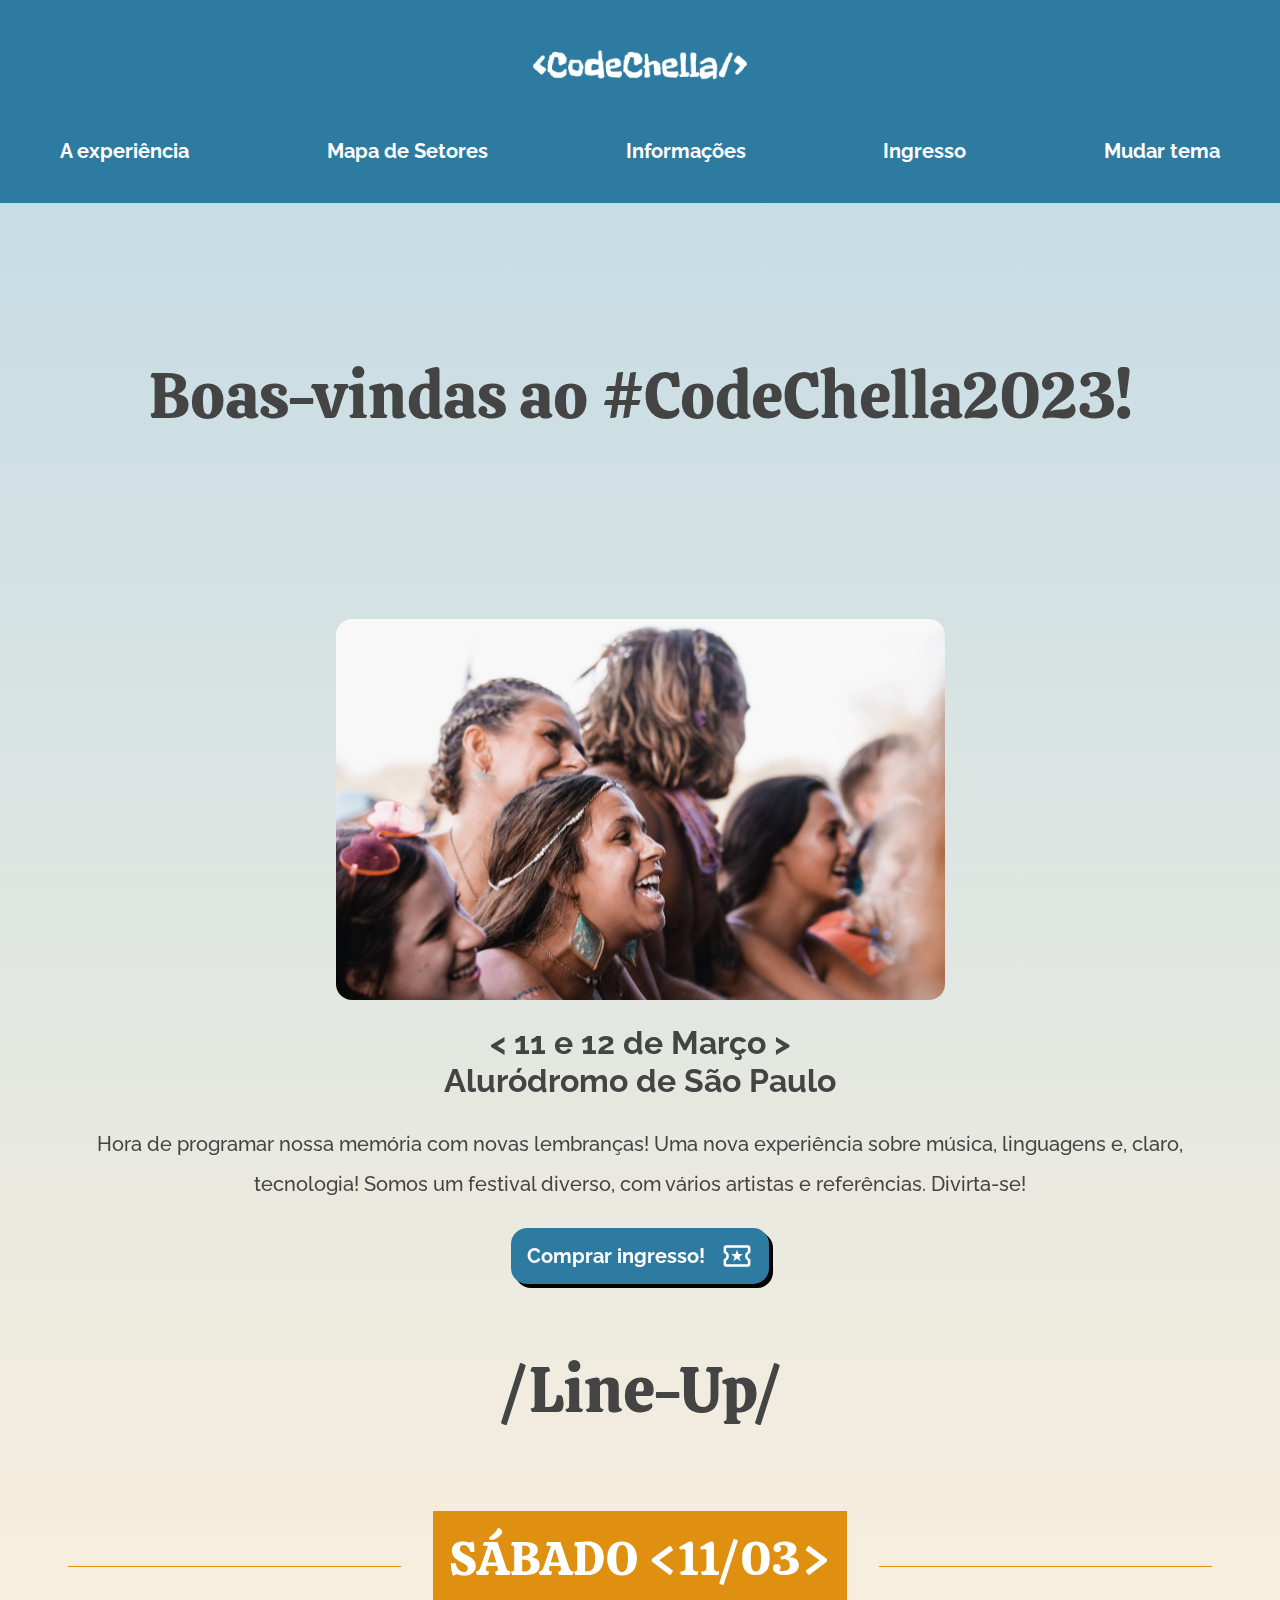
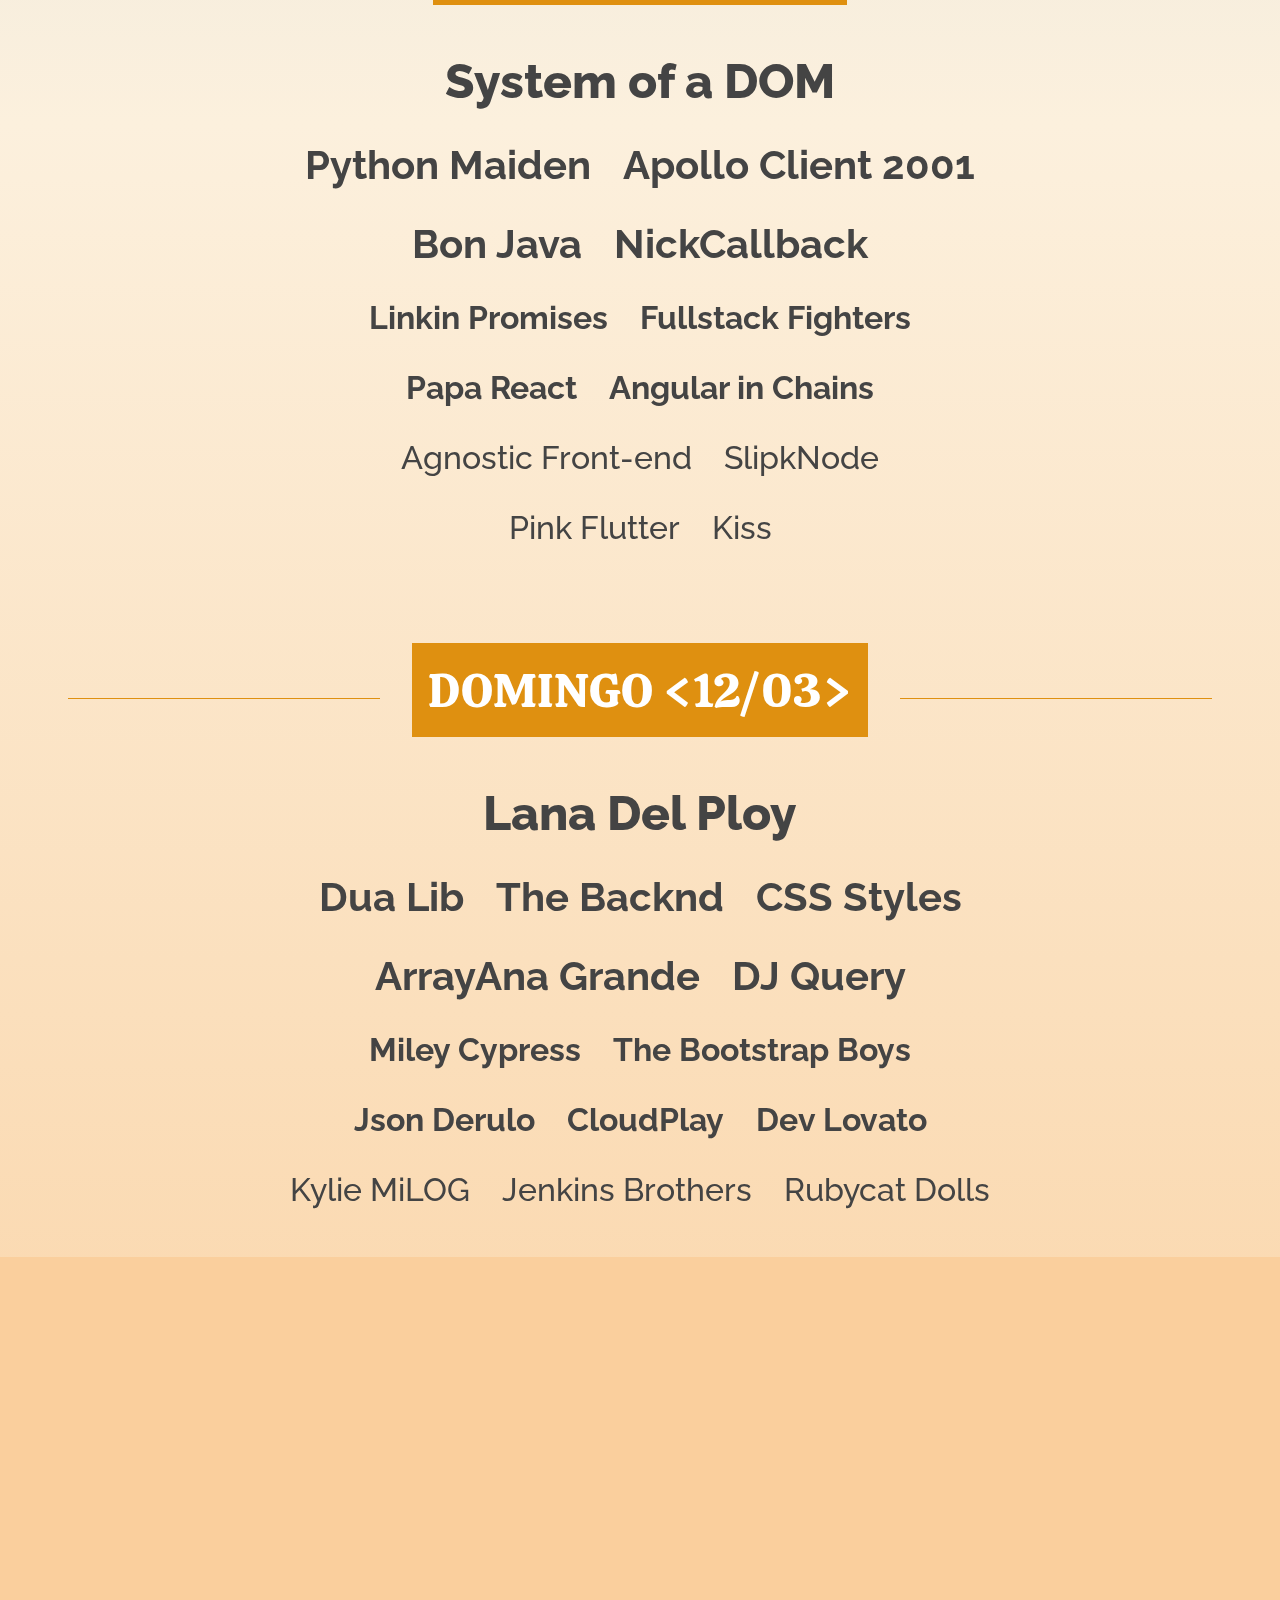
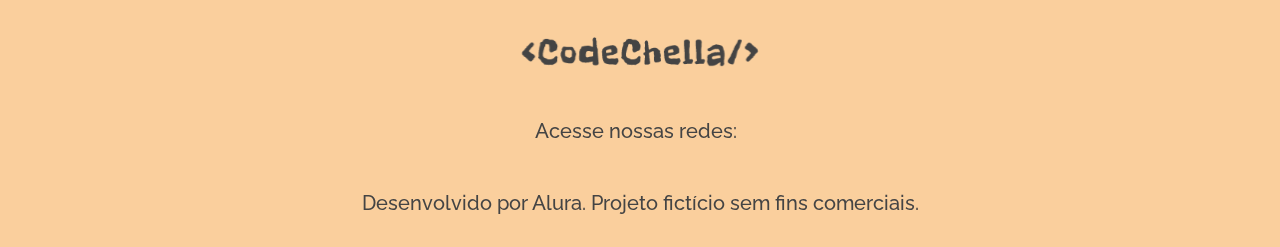
==== commit 232ffd58: "updates" ====
--- a/index.html
+++ b/index.html
@@ -27,36 +27,41 @@
 
 <body>
   <header class="cabecalho">
-    <a href="index.html">
+    <a href="./index.html">
       <img src="./assets/img/logo-branco.svg" alt="CodeChella" class="cabecalho__logo">
     </a>
     <nav class="cabecalho__nav">
       <i class="fa-solid fa-bars nav__icone-menu"></i>
       <ul class="nav__lista hidden">
         <li class="nav__item">
-          <a href="experiencia.html" class="p-bold nav__link">A experiência</a>
+          <a href="./pages/experiencia.html" class="p-bold nav__link">A experiência</a>
           <i class="nav__barra"></i>
         </li>
         <li class="nav__item">
-          <a href="setores.html" class="p-bold nav__link">Mapa de Setores</a>
+          <a href="./pages/setores.html" class="p-bold nav__link">Mapa de Setores</a>
           <i class="nav__barra"></i>
         </li>
         <li class="nav__item">
-          <a href="informacoes.html" class="p-bold nav__link">Informações</a>
+          <a href="./pages/informacoes.html" class="p-bold nav__link">Informações</a>
           <i class="nav__barra"></i>
         </li>
         <li class="nav__item">
-          <a href="ingresso.html" class="p-bold nav__link">Ingresso</a>
+          <a href="./pages/ingresso.html" class="p-bold nav__link">Ingresso</a>
+          <i class="nav__barra"></i>
+        </li>
+        <li class="nav__item">
+          <button class="p-bold nav__link nav__btn-tema">Mudar tema</button>
         </li>
       </ul>
     </nav>
   </header>
 
-  <main class="conteudo">
+  <main class="conteudo index">
     <div class="banner">
       <div class="banner__img" aria-label="Imagem de um brinquedo de um parque de diversão com pessoas se divertindo"></div>
       <h1 class="h7 banner__titulo">Boas-vindas ao &#35;CodeChella2023!</h1>
     </div>
+    
     <section class="card">
       <div aria-label="Pessoas sorrindo e se divertindo em um festival" class="card__img"></div>
       <div class="card__conteudo">
@@ -66,7 +71,7 @@
           Aluródromo de São Paulo
         </p>
         <p class="p">Hora de programar nossa memória com novas lembranças! Uma nova experiência sobre música, linguagens e, claro, tecnologia! Somos um festival diverso, com vários artistas e referências. Divirta-se!</p>
-        <a href="ingresso.html" class="btn btn__verao p-bold">
+        <a href="./pages/ingresso.html" class="btn btn__verao p-bold">
           Comprar ingresso!
           <span class="material-symbols-outlined btn__icone">local_activity</span>
         </a>
--- a/assets/styles/style.css
+++ b/assets/styles/style.css
@@ -39,6 +39,11 @@
   text-align: center;
   background: var(--gradiente-verao);
   position: relative;
+}
+
+.dark-mode {
+  color: var(--branco);
+  background: var(--gradiente-boreal);
 }
 
 .hidden {
@@ -112,21 +117,18 @@
   justify-content: center;
   align-items: center;
   gap: 1rem;
-}
-
-.btn__verao {
   background-color: var(--azul-escuro);
 }
 
-.btn__verao:hover {
+.btn:hover {
   background-color: #519EC5;
 }
 
-.btn__boreal {
+.dark-mode .btn {
   background-color: var(--roxo-boreal);
 }
 
-.btn__boreal {
+.dark-mode .btn:hover {
   background-color: #606ADA;
 }
 
@@ -140,30 +142,9 @@
   display: inline-block;
   text-transform: uppercase;
   color: var(--branco);
-}
-
-.destaque__verao {
   background-color: var(--mostarda);
 }
 
-.destaque__boreal {
+.dark-mode .destaque {
   background-color: var(--verde-escuro);
-}
-
-.conteudo {
-  padding-top: 131px;
-}
-
-/* TABLET */
-@media (min-width: 768px) {
-  .conteudo {
-    padding-top: 203px;
-  }
-}
-
-/* DESKTOP */
-@media (min-width: 1440px) {
-  .conteudo {
-    padding-top: 131px;
-  }
 }--- a/assets/styles/cabecalho.css
+++ b/assets/styles/cabecalho.css
@@ -1,22 +1,26 @@
 /********************* MOBILE *******************/
 .cabecalho {
+  align-items: center;
   background-color: var(--azul-escuro);
-  padding: 2rem 1.5rem;
   display: flex;
   justify-content: space-between;
-  align-items: center;
+  left: 0;
+  padding: 2rem 1.5rem;
   position: fixed;
   top: 0;
-  left: 0;
   width: 100%;
   z-index: 3;
 }
 
+.dark-mode .cabecalho {
+  background-color: var(--roxo-boreal);
+}
+
 .cabecalho__nav {
+  text-align: right;
   color: var(--branco);
   position: relative;
   width: 100%;
-  text-align: right;
 }
 
 .nav__icone-menu::before {
@@ -30,21 +34,26 @@
   z-index: 1;
 }
 
-.nav__lista--ativo {
+.dark-mode .nav__lista {
+  background-color: var(--roxo-boreal);
+}
+
+.nav__lista--ativo,
+.nav__item {
   display: flex;
   flex-direction: column;
-  gap: 8px;
+  gap: 0.5rem;
+}
+
+.nav__lista--ativo {
   position: absolute;
   top: calc(100% + 3rem);
   right: -1.5rem;
 }
 
 .nav__item {
+  align-items: center;
   width: 170px;
-  display: flex;
-  align-items: center;
-  gap: 8px;
-  flex-direction: column;
 }
 
 .nav__barra {
@@ -52,13 +61,17 @@
   width: 146px;
 }
 
+.nav__btn-tema {
+  cursor: pointer;
+}
+
 /********************* TABLET  *******************/
 @media (min-width: 768px) {
   .cabecalho {
-    padding: 2rem 3.75rem;
+    gap: 2rem;
     flex-direction: column;
     justify-content: flex-start;
-    gap: 2rem;
+    padding: 2rem 3.75rem;
   }
 
   .nav__icone-menu,
@@ -80,8 +93,8 @@
 /********************* DESKTOP *******************/
 @media (min-width: 1440px) {
   .cabecalho {
+    flex-direction: row;
     padding: 2rem 7.5rem;
-    flex-direction: row;
   }
 
   .nav__lista {
--- a/assets/styles/banner.css
+++ b/assets/styles/banner.css
@@ -1,23 +1,31 @@
 /********************* MOBILE *******************/
 .banner {
+  align-items: center;
+  display: flex;
   height: 270px;
-  display: flex;
   justify-content: center;
-  align-items: center;
+  margin-top: 131px;
   position: relative;
 }
 
 .banner__img {
+  background: url("../img/index-banner-verao.jpg") center/cover no-repeat;
+  height: 100%;
+  mix-blend-mode: multiply;
+  opacity: 0.4;
+  position: absolute;
   width: 100%;
-  height: 100%;
-  background-image: url("../img/index-banner-verao.jpg");
-  background-repeat: no-repeat;
-  background-size: cover;
-  background-position: center;
-  position: absolute;
   z-index: -1;
-  opacity: 0.4;
-  mix-blend-mode: multiply;
+}
+
+.dark-mode .banner__img {
+  mix-blend-mode: normal;
+}
+
+.dark-mode .index .banner__img {
+  background-image: url("../img/index-banner-boreal.jpg");
+  mix-blend-mode: unset;
+  opacity: 1;
 }
 
 .banner__titulo {
@@ -28,6 +36,7 @@
 @media (min-width: 768px) {
   .banner {
     height: 384px;
+    margin-top: 203px;
   }
 
   .banner__titulo {
@@ -40,5 +49,6 @@
 @media (min-width: 1440px) {
   .banner {
     height: 407px;
+    margin-top: 131px;
   }
 }--- a/assets/styles/cards.css
+++ b/assets/styles/cards.css
@@ -1,32 +1,34 @@
 /********************* MOBILE *******************/
-.card {
-  padding: 2rem 1.5rem;
+.card,
+.card__conteudo {
   display: flex;
   flex-direction: column;
   gap: 1.5rem;
 }
 
+.card {
+  padding: 2rem 1.5rem;
+}
+
 .card__img {
+  background: url(../img/index-img01.jpg) center/cover no-repeat;
+  border-radius: 1rem;
   height: 381px;
-  border-radius: 1rem;
-  background-image: url(../img/index-img01.jpg);
-  background-repeat: no-repeat;
-  background-size: cover;
-  background-position: center;
+}
+
+.dark-mode .index .card__img {
+  background-image: url(../img/index-img01-boreal.jpg);
 }
 
 .card__conteudo {
-  display: flex;
-  flex-direction: column;
   align-items: center;
-  gap: 1.5rem;
 }
 
 /********************* TABLET  *******************/
 @media (min-width: 768px) {
   .card {
+    align-items: center;
     padding: 2rem 3.75rem;
-    align-items: center;
   }
 
   .card__img {
@@ -37,10 +39,12 @@
 /********************* DESKTOP *******************/
 @media (min-width: 1440px) {
   .card {
-    padding: 2rem 7.5rem;
+    align-items: center;
     display: grid;
+    gap: 3rem;
     grid-template-columns: auto 1fr;
-    align-items: center;
-    gap: 3rem;
+    margin: 0 auto;
+    padding: 2rem 0;
+    width: 1200px;
   }
 }--- a/assets/styles/atracoes.css
+++ b/assets/styles/atracoes.css
@@ -11,8 +11,8 @@
 }
 
 .atracoes {
+  gap: 0;
   padding: 0 1.5rem;
-  gap: 0;
 }
 
 .atracoes__titulo {
@@ -40,11 +40,11 @@
   }
 
   .atracoes__card__titulo {
+    align-items: center;
+    display: grid;
+    gap: 2rem;
+    grid-template-columns: 1fr auto 1fr;
     padding: 0 2.75rem;
-    display: grid;
-    align-items: center;
-    grid-template-columns: 1fr auto 1fr;
-    gap: 2rem;
     width: 100%;
   }
 
@@ -61,8 +61,8 @@
 
   .atracoes__card__bandas {
     flex-direction: row;
+    gap: 2rem;
     justify-content: center;
-    gap: 2rem;
   }
 }
 
--- a/assets/styles/rodape.css
+++ b/assets/styles/rodape.css
@@ -3,24 +3,33 @@
   background-color: var(--amarelo);
 }
 
+.dark-mode .rodape {
+  background-color: transparent;
+}
+
 .rodape__img {
-  background-image: url(../img/index-img02.jpg);
-  background-size: cover;
-  background-repeat: no-repeat;
-  background-position: center;
+  background: url(../img/index-img02.jpg) center/cover no-repeat;
   height: 338px;
   mix-blend-mode: multiply;
+}
+
+.dark-mode  .rodape__img {
+  background-image: url(../img/index-img02-boreal.jpg);
 }
 
 .rodape__conteudo {
   padding: 1.5rem;
 }
 
-.rodape__redes {
+.rodape__redes,
+.redes-sociais {
   display: flex;
   flex-direction: column;
+  gap: 0.5rem;
+}
+
+.rodape__redes {
   margin-bottom: 2rem;
-  gap: 0.5rem;
 }
 
 .rodape__logo {
@@ -28,11 +37,8 @@
 }
 
 .redes-sociais {
-  display: flex;
+  align-items: center;
   justify-content: center;
-  align-items: center;
-  flex-direction: column;
-  gap: 0.5rem;
 }
 
 /********************* TABLET  *******************/
@@ -49,20 +55,23 @@
 /********************* DESKTOP *******************/
 @media (min-width: 1440px) {
   .rodape__conteudo {
+    align-items: center;
     display: flex;
     justify-content: space-between;
-    align-items: center;
     padding: 3.75rem 7.5rem;
   }
 
   .rodape__redes {
+    align-items: flex-start;
     gap: 0.5rem;
-    align-items: flex-start;
     margin: 0;
   }
 
+  .redes-sociais,
+  .copyright {
+    text-align: left;
+  }
   .copyright {
     width: 330px;
-    text-align: left;
   }
 }